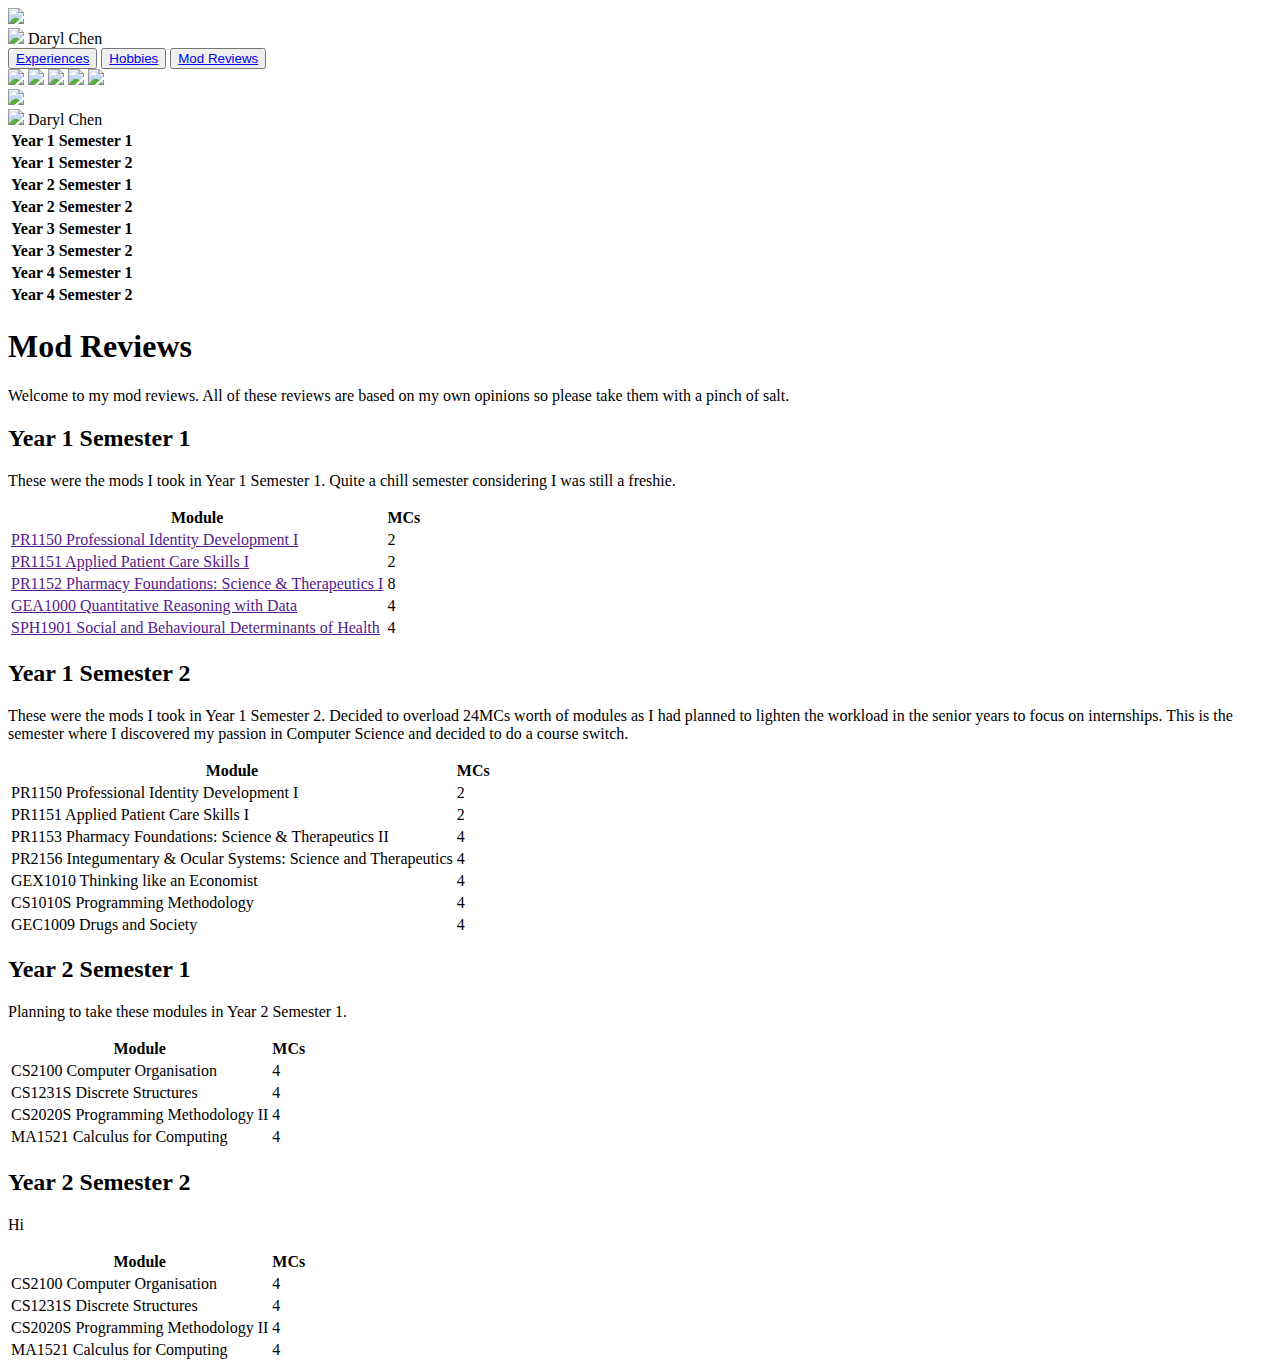
==== mod-reviews.html @ 51aede47 "add mod-reviews.html" ====
<!DOCtype html>
<html>
    <head>
        <title>Daryl Chen</title>
        <link rel="shortcut icon" type="image/jpg" href="https://i.natgeofe.com/n/548467d8-c5f1-4551-9f58-6817a8d2c45e/NationalGeographic_2572187_square.jpg">
        <link rel="stylesheet" type="text/css" href="style.css">
        <script src="app.js"></script>
        <link rel="preconnect" href="https://fonts.googleapis.com">
        <link rel="preconnect" href="https://fonts.gstatic.com" crossorigin>
        <link href="https://fonts.googleapis.com/css2?family=Roboto&display=swap" rel="stylesheet">
    </head>
    <body>
        <div id="nav-bar">
            <div id="menu">
                <img id="menu-icon-white" src="icon/menu-icon-white.jpg" onclick="openSidebar()">
            </div>
            <div id="profile">
                <a href="index.html"><img id="profile-pic" src="profile-pic.jpg"></a>
                <long id="profile-name">Daryl Chen</long>
            </div>
            <div id="links">
                <button><a href="index.html#experiences">Experiences</a></button>
                <button><a href="index.html#hobbies">Hobbies</a></button>
                <button><a href="mod-reviews.html">Mod Reviews</a></button>
            </div>
            <div id="social-media">
                <a href="https://www.instagram.com/darylchen46/" target="_blank"><img class="social-media-icon" src="icon/instagram-icon.webp"></a>
                <a href="https://www.facebook.com/darylchen46/" target="_blank"><img class="social-media-icon" src="icon/facebook-icon.webp"></a>
                <a href="https://github.com/darylchen46/" target="_blank"><img class="social-media-icon" src="icon/github-icon.png"></a>
                <a href="https://www.linkedin.com/in/darylchen46/" target="_blank"><img class="social-media-icon" src="icon/linkedin-icon.png"></a>
                <a href="mailto: darylchen46@gmail.com"><img class="social-media-icon" src="icon/email-icon.png"></a>
            </div>
        </div>
        <div id="sidebar">
            <div id="sidebar-top">
                <img id="menu-icon-black" src="icon/menu-icon-white.jpg" onclick="closeSidebar()">
                <div id="profile">
                    <a href="index.html"><img id="profile-pic" src="profile-pic.jpg"></a>
                    <long id="profile-name">Daryl Chen</long>
                </div>
            </div>
            <div id="module-nav">
                <table>
                    <tr><th><a onclick="y1s1()">Year 1 Semester 1</a></th></tr>
                    <tr><th><a onclick="y1s2()">Year 1 Semester 2</a></th></tr>
                    <tr><th><a onclick="y2s1()">Year 2 Semester 1</a></th></tr>
                    <tr><th><a onclick="y2s2()">Year 2 Semester 2</a></th></tr>
                    <tr><th><a onclick="y3s1()">Year 3 Semester 1</a></th></tr>
                    <tr><th><a onclick="y3s2()">Year 3 Semester 2</a></th></tr>
                    <tr><th><a onclick="y4s1()">Year 4 Semester 1</a></th></tr>
                    <tr><th><a onclick="y4s1()">Year 4 Semester 2</a></th></tr>
                </table>
            </div>
        </div>
        <div id="contents">
            <h1>Mod Reviews</h1>
            <p>Welcome to my mod reviews. All of these reviews are based on my own opinions so please take them with a pinch of salt.</p>
            <section id="y1s1">
                <h2>Year 1 Semester 1</h2>
                <p>These were the mods I took in Year 1 Semester 1. Quite a chill semester considering I was still a freshie.</p>
                <table class="modules">
                    <tr>
                        <th>Module</th>
                        <th>MCs</th>
                    </tr>
                    <tr>
                        <td><a href="">PR1150 Professional Identity Development I</a></td>
                        <td>2</td>
                    </tr>
                    <tr>
                        <td><a href="">PR1151 Applied Patient Care Skills I</a></td>
                        <td>2</td>
                    </tr>
                    <tr>
                        <td><a href="">PR1152 Pharmacy Foundations: Science & Therapeutics I</a></td>
                        <td>8</td>
                    </tr>
                    <tr>
                        <td><a href="">GEA1000 Quantitative Reasoning with Data</a></td>
                        <td>4</td>
                    </tr>
                    <tr>
                        <td><a href="">SPH1901 Social and Behavioural Determinants of Health</a></td>
                        <td>4</td>
                    </tr>
                </table>
            </section>
            <section id="y1s2">
                <h2>Year 1 Semester 2</h2>
                <p>These were the mods I took in Year 1 Semester 2. Decided to overload 24MCs worth of modules as I had planned to lighten the workload in the senior years to focus on internships. This is the semester where I discovered my passion in Computer Science and decided to do a course switch.</p>
                <table class="modules">
                    <tr>
                        <th>Module</th>
                        <th>MCs</th>
                    </tr>
                    <tr>
                        <td>PR1150 Professional Identity Development I</td>
                        <td>2</td>
                    </tr>
                    <tr>
                        <td>PR1151 Applied Patient Care Skills I</td>
                        <td>2</td>
                    </tr>
                    <tr>
                        <td>PR1153 Pharmacy Foundations: Science & Therapeutics II</td>
                        <td>4</td>
                    </tr>
                    <tr>
                        <td>PR2156 Integumentary & Ocular Systems: Science and Therapeutics</td>
                        <td>4</td>
                    </tr>
                    <tr>
                        <td>GEX1010 Thinking like an Economist</td>
                        <td>4</td>
                    </tr>
                    <tr>
                        <td>CS1010S Programming Methodology</td>
                        <td>4</td>
                    </tr>
                    <tr>
                        <td>GEC1009 Drugs and Society</td>
                        <td>4</td>
                    </tr>               
                </table>
            </section>
            <section id="y2s1">
                <h2>Year 2 Semester 1</h2>
                <p>Planning to take these modules in Year 2 Semester 1.</p>
                <table class="modules">
                    <tr>
                        <th>Module</th>
                        <th>MCs</th>
                    </tr>
                    <tr>
                        <td>CS2100 Computer Organisation</td>
                        <td>4</td>
                    </tr>
                    <tr>
                        <td>CS1231S Discrete Structures</td>
                        <td>4</td>
                    </tr>
                    <tr>
                        <td>CS2020S Programming Methodology II</td>
                        <td>4</td>
                    </tr>
                    <tr>
                        <td>MA1521 Calculus for Computing</td>
                        <td>4</td>
                    </tr>
                </table>
            </section>
            <section id="y2s2">
            <h2>Year 2 Semester 2</h2>
            <p>Hi</p>
            <table class="modules">
                <tr>
                    <th>Module</th>
                    <th>MCs</th>
                </tr>
                <tr>
                    <td>CS2100 Computer Organisation</td>
                    <td>4</td>
                </tr>
                <tr>
                    <td>CS1231S Discrete Structures</td>
                    <td>4</td>
                </tr>
                <tr>
                    <td>CS2020S Programming Methodology II</td>
                    <td>4</td>
                </tr>
                <tr>
                    <td>MA1521 Calculus for Computing</td>
                    <td>4</td>
                </tr>
            </table>
            </section>
        </div>
    </body>
</html>
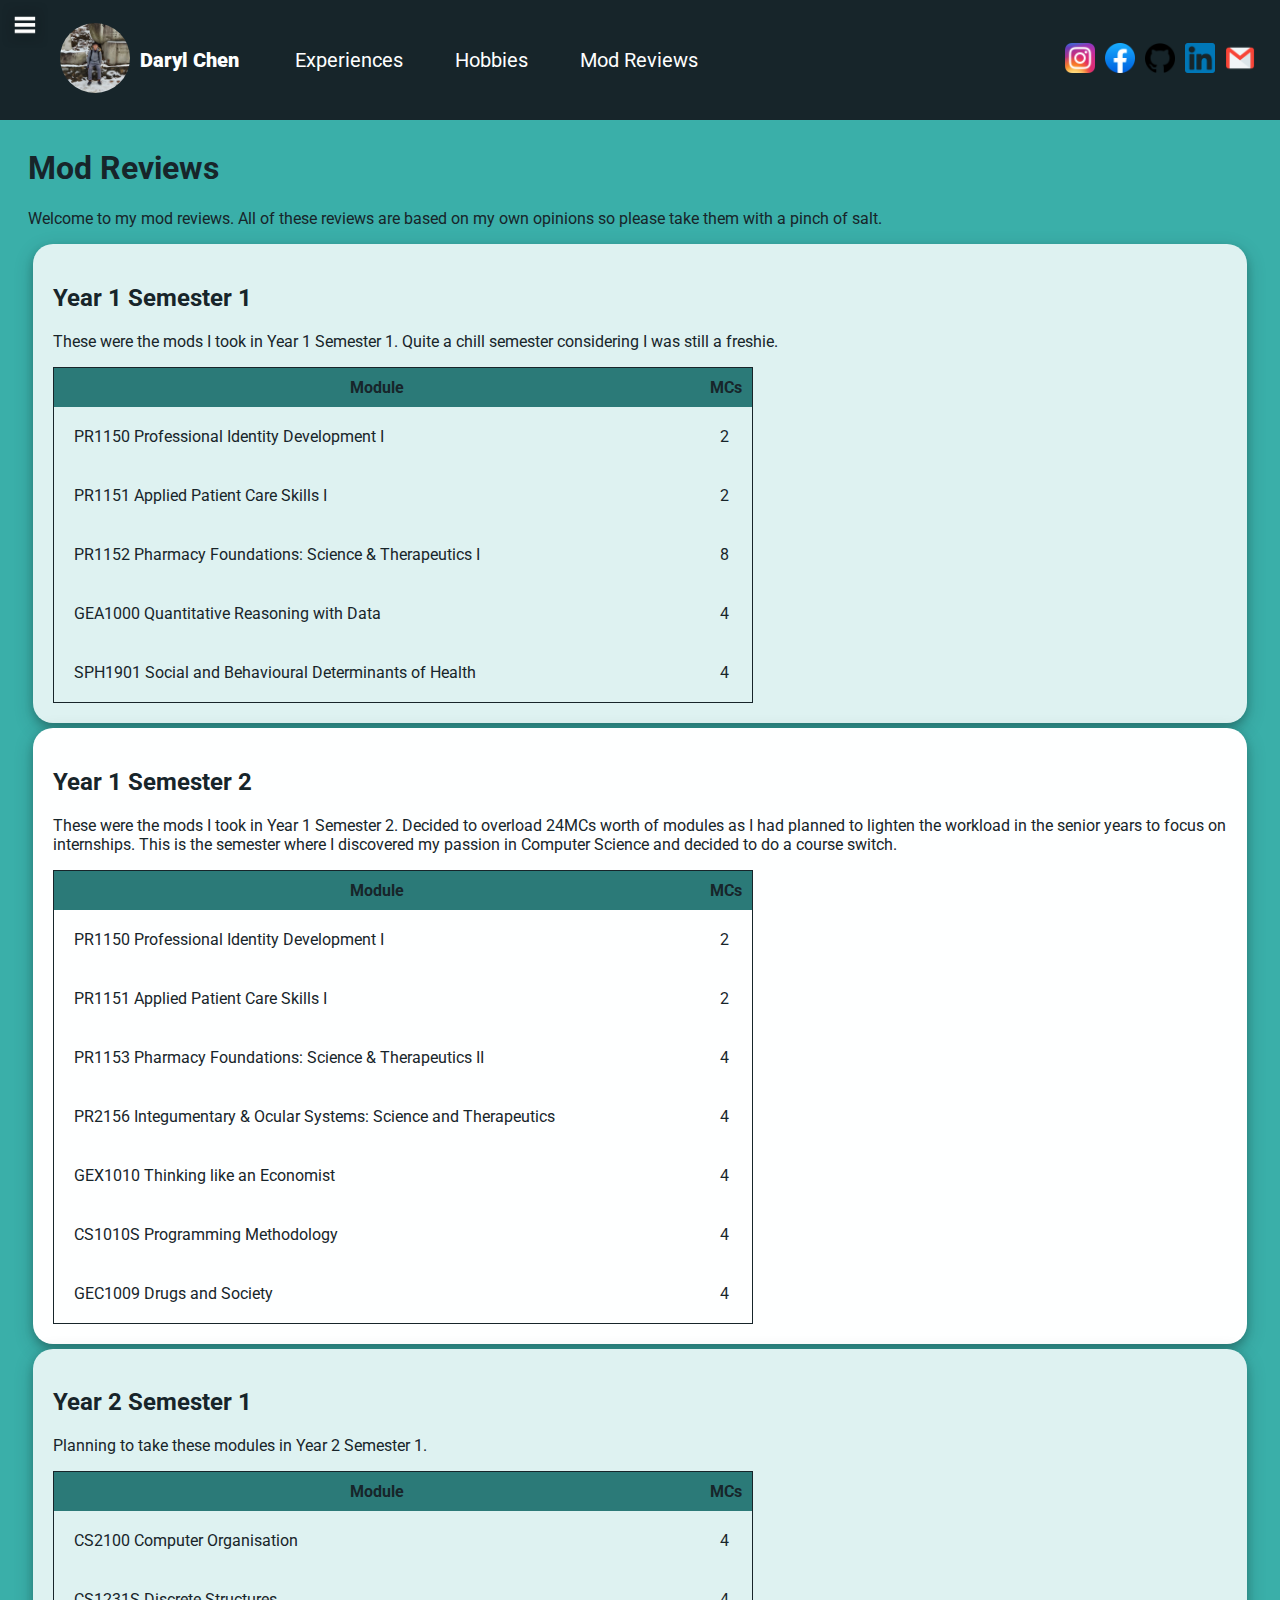
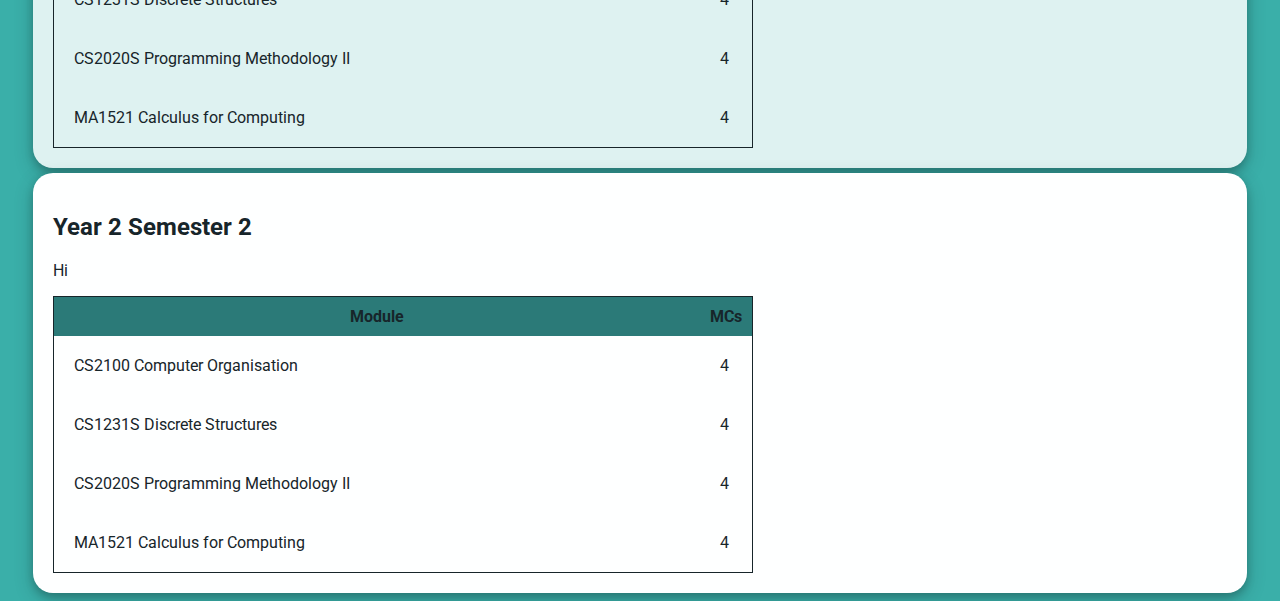
==== commit 627161f2: "Update mod-reviews.html" ====
--- a/mod-reviews.html
+++ b/mod-reviews.html
@@ -15,13 +15,13 @@
                 <img id="menu-icon-white" src="icon/menu-icon-white.jpg" onclick="openSidebar()">
             </div>
             <div id="profile">
-                <a href="index.html"><img id="profile-pic" src="profile-pic.jpg"></a>
+                <a href="https://darylchen46.github.io/"><img id="profile-pic" src="profile-pic.jpg"></a>
                 <long id="profile-name">Daryl Chen</long>
             </div>
             <div id="links">
                 <button><a href="index.html#experiences">Experiences</a></button>
                 <button><a href="index.html#hobbies">Hobbies</a></button>
-                <button><a href="mod-reviews.html">Mod Reviews</a></button>
+                <button><a href="https://darylchen46.github.io/mod-reviews">Mod Reviews</a></button>
             </div>
             <div id="social-media">
                 <a href="https://www.instagram.com/darylchen46/" target="_blank"><img class="social-media-icon" src="icon/instagram-icon.webp"></a>
@@ -35,7 +35,7 @@
             <div id="sidebar-top">
                 <img id="menu-icon-black" src="icon/menu-icon-white.jpg" onclick="closeSidebar()">
                 <div id="profile">
-                    <a href="index.html"><img id="profile-pic" src="profile-pic.jpg"></a>
+                    <a href="https://darylchen46.github.io/"><img id="profile-pic" src="profile-pic.jpg"></a>
                     <long id="profile-name">Daryl Chen</long>
                 </div>
             </div>
--- a/style.css
+++ b/style.css
@@ -0,0 +1,261 @@
+html
+{
+    scroll-behavior: smooth;
+}
+
+body
+{
+    padding-top: 120px;
+    font-family: roboto;
+    background-color: #3AAFA9;
+    color: #17252A;
+}
+
+#nav-bar
+{
+    background-color: #17252A;
+    position: fixed;
+    top: 0;
+    left: 0;
+    right: 0;
+    display: flex;
+    align-items: center;
+    height: 120px;
+}
+
+#menu
+{
+    height: 120px;
+}
+
+#menu-icon-white
+{
+    height: 50px;
+}
+
+#menu-icon-white:hover
+{
+   cursor: pointer;
+}
+
+#profile
+{
+    margin: 10px;
+    display: flex;
+    align-items: center;
+}
+
+#profile-pic
+{
+    height: 70px;
+    border-radius: 50px;
+}
+
+#profile-name
+{
+    margin-left: 10px;
+    font-size: 20px;
+    font-weight: 1000;
+    color: #FEFFFF;
+}
+
+#links
+{
+    margin-left: 20px;
+    display: flex;
+    flex: 1;
+}
+
+#links button
+{
+    margin-left: 20px;
+    margin-right: 20px;
+    background-color: #17252A;
+    border: none;
+    font-family: roboto;
+    font-size: 20px;
+    color: #FEFFFF;
+}
+
+#links button:hover
+{
+    text-decoration: underline;
+    cursor: pointer;
+}
+
+#links a
+{
+    text-decoration: none;
+    color: #FEFFFF;
+}
+
+#social-media
+{
+    margin-right: 20px;
+    display: flex;
+}
+
+#social-media button
+{
+    margin-left: 20px;
+    margin-right: 20px;
+    border: none;
+}
+
+#social-media img
+{
+    margin-left: 5px;
+    margin-right: 5px;
+    height: 30px;
+}
+
+#sidebar
+{
+    position: fixed;
+    top: 0;
+    bottom: 0;
+    width: 250px;
+    display: none;
+    background-color: #2B7A78;
+}
+
+#sidebar-top
+{
+    height: 120px;
+    display: flex;
+}
+
+#module-nav table
+{
+    width: 100%;
+}
+
+#module-nav th
+{
+    height: 60px;
+    width: 100%;
+    font-weight: 400;
+    border-bottom: 2px solid #17252A;
+}
+
+#module-nav a
+{
+    text-decoration: none;
+    color: #FEFFFF;
+}
+
+#module-nav a:hover
+{
+    cursor: pointer;
+}
+
+#menu-icon-black
+{
+    height: 50px;
+}
+
+#menu-icon-black:hover
+{
+   cursor: pointer;
+}
+
+#intro,
+#experiences,
+#hobbies
+{
+    padding-top: 120px;
+    padding-left: 150px;
+    padding-right: 150px;
+}
+
+#intro
+{
+    height: 800px;
+}
+
+#intro h1
+{
+    font-size: 50px;
+}
+
+#intro p
+{
+    font-size: 20px;
+}
+
+#experiences
+{
+    height: 800px;
+}
+
+#experiences h2
+{
+    font-size: 30px;
+}
+
+#hobbies
+{
+    height: 800px;
+}
+
+#hobbies h2
+{
+    font-size: 30px;
+}
+
+#contents
+{
+    padding-left: 20px;
+    padding-right: 20px;
+}
+
+.modules
+{
+    width: 700px;
+    border: 1px solid #17252A;
+    border-collapse: collapse;
+}
+
+.modules a
+{
+    text-decoration: none;
+    color: #17252A;
+}
+
+.modules a:hover
+{
+    text-decoration: underline;
+}
+
+.modules th
+{
+    width: 100%;
+    padding: 10px;
+    background-color: #2B7A78;
+    color: #17252A;
+}
+
+.modules td
+{
+    padding: 20px;
+}
+
+#y1s1,
+#y2s1
+{
+    margin: 5px;
+    padding: 20px;
+    background-color: #DEF2F1;
+    border-radius: 20px;
+    box-shadow: 0 4px 8px 0 rgba(0, 0, 0, 0.2), 0 6px 20px 0 rgba(0, 0, 0, 0.19);
+}
+
+#y1s2,
+#y2s2
+{
+    margin: 5px;
+    padding: 20px;
+    background-color: #FEFFFF;
+    border-radius: 20px;
+    box-shadow: 0 4px 8px 0 rgba(0, 0, 0, 0.2), 0 6px 20px 0 rgba(0, 0, 0, 0.19);
+}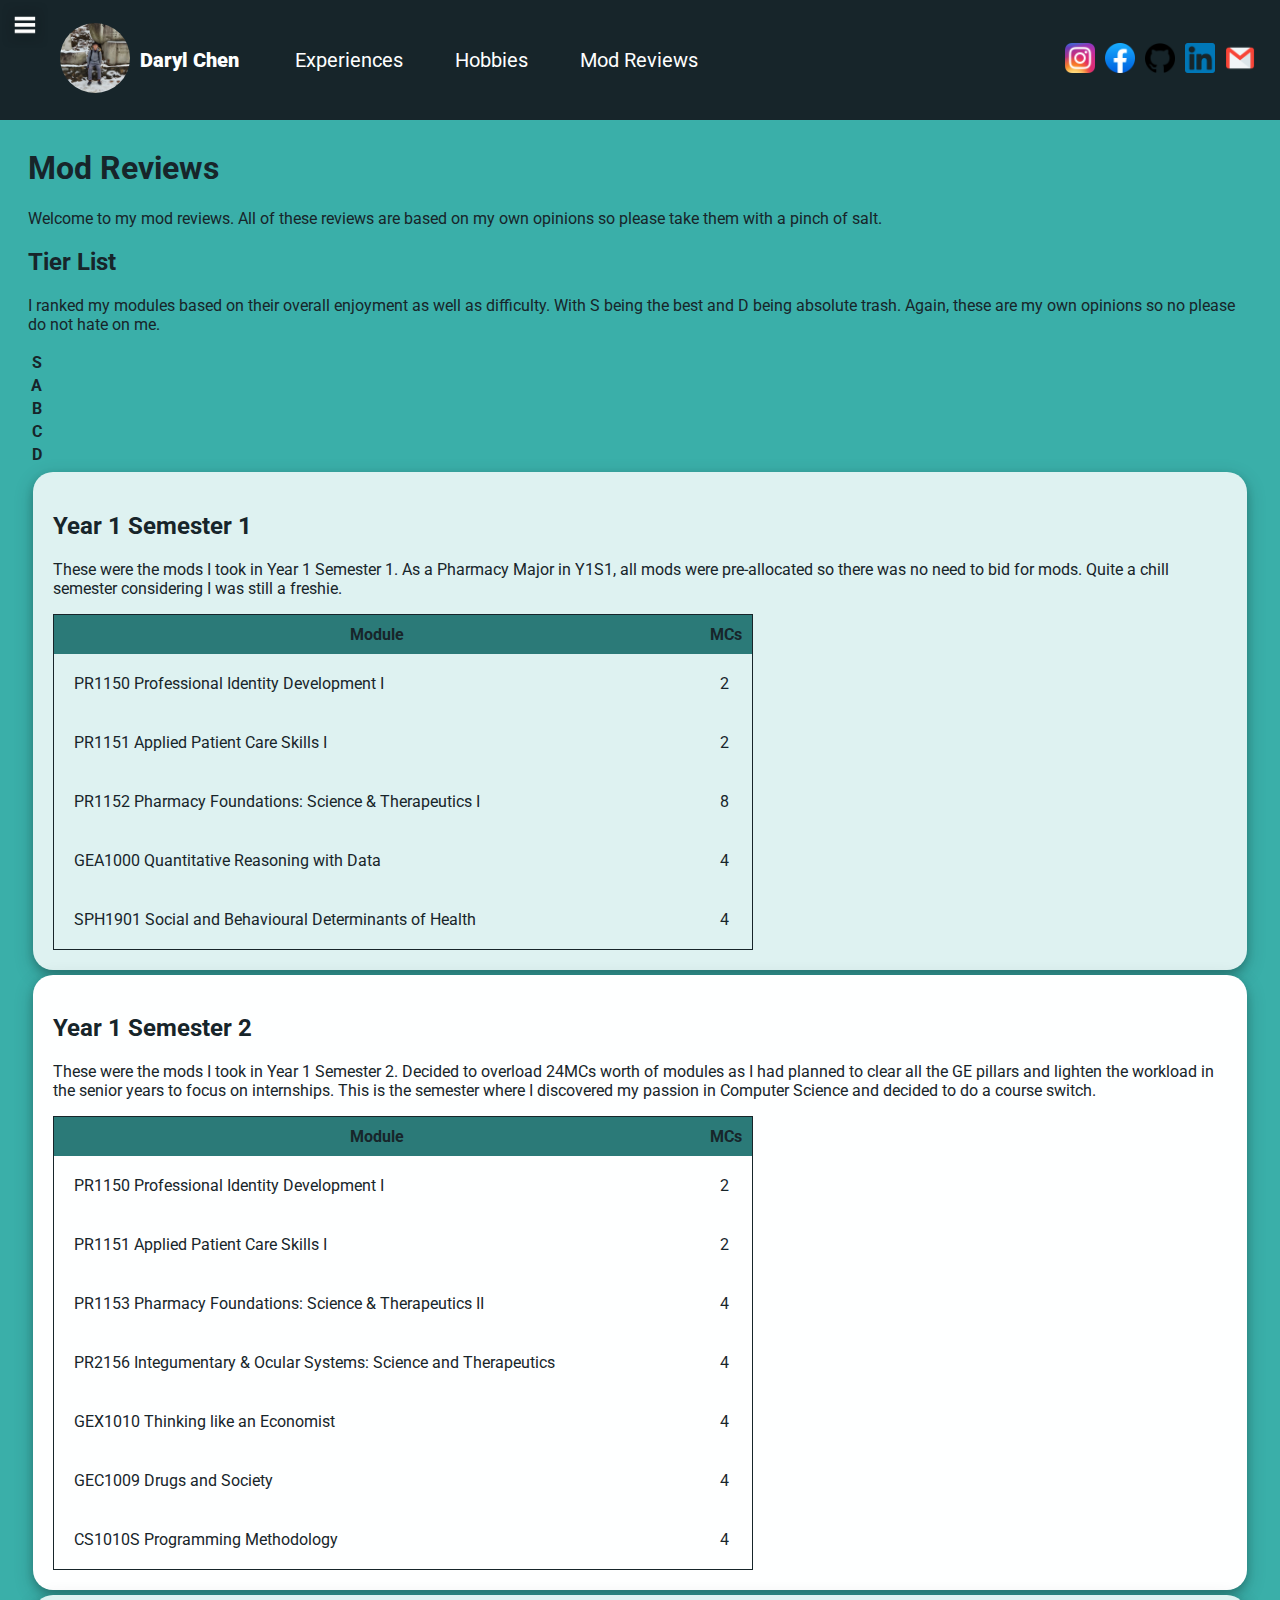
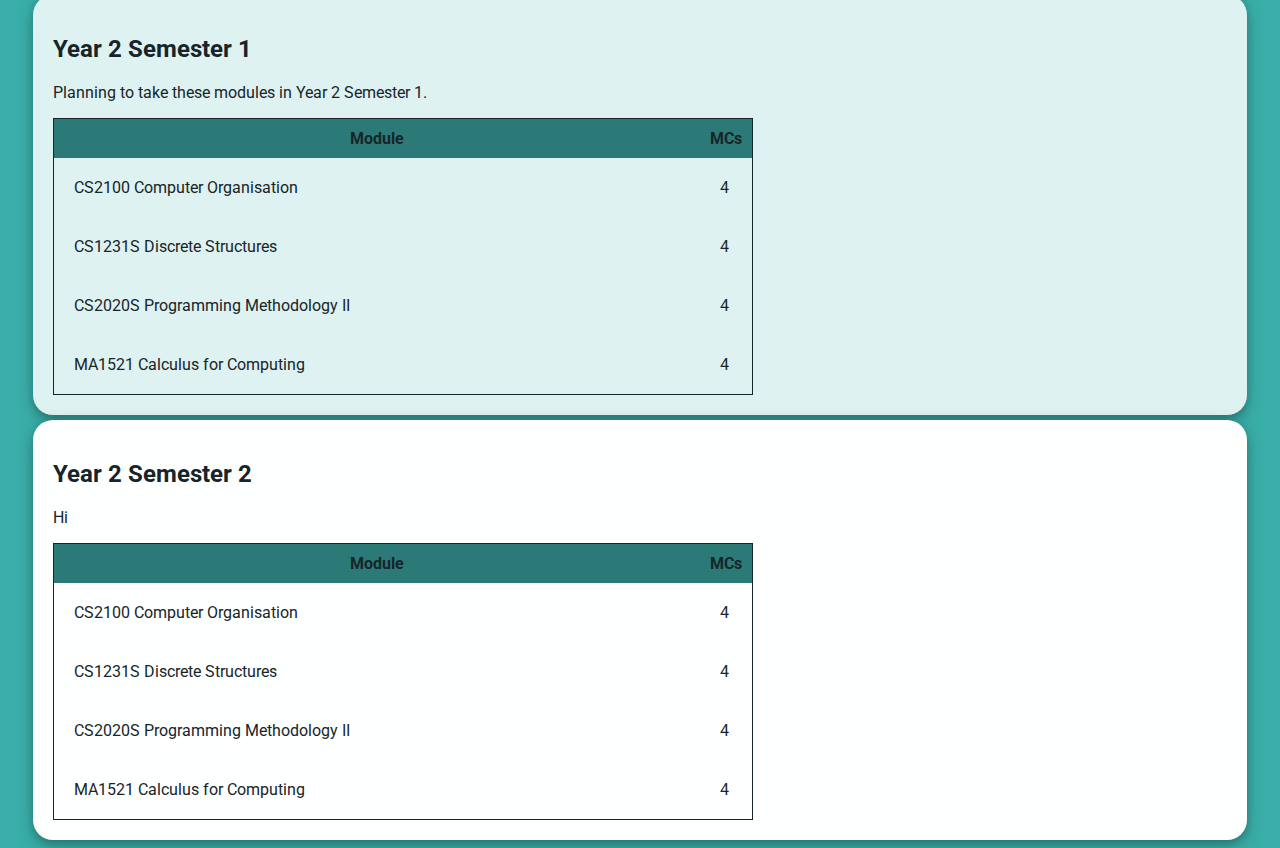
==== commit 866a148c: "update mod-reviews.html" ====
--- a/mod-reviews.html
+++ b/mod-reviews.html
@@ -15,13 +15,13 @@
                 <img id="menu-icon-white" src="icon/menu-icon-white.jpg" onclick="openSidebar()">
             </div>
             <div id="profile">
-                <a href="https://darylchen46.github.io/"><img id="profile-pic" src="profile-pic.jpg"></a>
+                <a href="index.html"><img id="profile-pic" src="profile-pic.jpg"></a>
                 <long id="profile-name">Daryl Chen</long>
             </div>
             <div id="links">
                 <button><a href="index.html#experiences">Experiences</a></button>
                 <button><a href="index.html#hobbies">Hobbies</a></button>
-                <button><a href="https://darylchen46.github.io/mod-reviews">Mod Reviews</a></button>
+                <button><a href="mod-reviews.html">Mod Reviews</a></button>
             </div>
             <div id="social-media">
                 <a href="https://www.instagram.com/darylchen46/" target="_blank"><img class="social-media-icon" src="icon/instagram-icon.webp"></a>
@@ -31,99 +31,111 @@
                 <a href="mailto: darylchen46@gmail.com"><img class="social-media-icon" src="icon/email-icon.png"></a>
             </div>
         </div>
+        <div id="sidebar-block" onclick="closeSidebar()"></div>
         <div id="sidebar">
             <div id="sidebar-top">
                 <img id="menu-icon-black" src="icon/menu-icon-white.jpg" onclick="closeSidebar()">
                 <div id="profile">
-                    <a href="https://darylchen46.github.io/"><img id="profile-pic" src="profile-pic.jpg"></a>
+                    <a href="index.html"><img id="profile-pic" src="profile-pic.jpg"></a>
                     <long id="profile-name">Daryl Chen</long>
                 </div>
             </div>
             <div id="module-nav">
                 <table>
-                    <tr><th><a onclick="y1s1()">Year 1 Semester 1</a></th></tr>
-                    <tr><th><a onclick="y1s2()">Year 1 Semester 2</a></th></tr>
-                    <tr><th><a onclick="y2s1()">Year 2 Semester 1</a></th></tr>
-                    <tr><th><a onclick="y2s2()">Year 2 Semester 2</a></th></tr>
-                    <tr><th><a onclick="y3s1()">Year 3 Semester 1</a></th></tr>
-                    <tr><th><a onclick="y3s2()">Year 3 Semester 2</a></th></tr>
-                    <tr><th><a onclick="y4s1()">Year 4 Semester 1</a></th></tr>
-                    <tr><th><a onclick="y4s1()">Year 4 Semester 2</a></th></tr>
+                    <tr onclick="y1s1()"><th>Year 1 Semester 1</th></tr>
+                    <tr onclick="y1s2()"><th>Year 1 Semester 2</th></tr>
+                    <tr onclick="y2s1()"><th>Year 2 Semester 1</th></tr>
+                    <tr onclick="y2s2()"><th>Year 2 Semester 2</th></tr>
+                    <tr onclick="y3s1()"><th>Year 3 Semester 1</th></tr>
+                    <tr onclick="y3s2()"><th>Year 3 Semester 2</th></tr>
+                    <tr onclick="y4s1()"><th>Year 4 Semester 1</th></tr>
+                    <tr onclick="y4s2()"><th>Year 4 Semester 2</th></tr>
                 </table>
             </div>
         </div>
         <div id="contents">
             <h1>Mod Reviews</h1>
             <p>Welcome to my mod reviews. All of these reviews are based on my own opinions so please take them with a pinch of salt.</p>
-            <section id="y1s1">
+            <section id="tier-list">
+                <h2>Tier List</h2>
+                <p>I ranked my modules based on their overall enjoyment as well as difficulty. With S being the best and D being absolute trash. Again, these are my own opinions so no please do not hate on me.</p>
+                <table class="tier-table">
+                    <tr class="s"><th>S</th></tr>
+                    <tr class="a"><th>A</th></tr>
+                    <tr class="b"><th>B</th></tr>
+                    <tr class="c"><th>C</th></tr>
+                    <tr class="d"><th>D</th></tr>
+                </table>
+            </section>
+            <section id="y1s1" class="bubbles-dark">
                 <h2>Year 1 Semester 1</h2>
-                <p>These were the mods I took in Year 1 Semester 1. Quite a chill semester considering I was still a freshie.</p>
+                <p>These were the mods I took in Year 1 Semester 1. As a Pharmacy Major in Y1S1, all mods were pre-allocated so there was no need to bid for mods. Quite a chill semester considering I was still a freshie.</p>
                 <table class="modules">
                     <tr>
                         <th>Module</th>
                         <th>MCs</th>
                     </tr>
                     <tr>
-                        <td><a href="">PR1150 Professional Identity Development I</a></td>
+                        <td><a href="y1s1.html#pr1150">PR1150 Professional Identity Development I</a></td>
                         <td>2</td>
                     </tr>
                     <tr>
-                        <td><a href="">PR1151 Applied Patient Care Skills I</a></td>
+                        <td><a href="y1s1.html#pr1151">PR1151 Applied Patient Care Skills I</a></td>
                         <td>2</td>
                     </tr>
                     <tr>
-                        <td><a href="">PR1152 Pharmacy Foundations: Science & Therapeutics I</a></td>
+                        <td><a href="y1s1.html#pr1152">PR1152 Pharmacy Foundations: Science & Therapeutics I</a></td>
                         <td>8</td>
                     </tr>
                     <tr>
-                        <td><a href="">GEA1000 Quantitative Reasoning with Data</a></td>
+                        <td><a href="y1s1.html#gea1000">GEA1000 Quantitative Reasoning with Data</a></td>
                         <td>4</td>
                     </tr>
                     <tr>
-                        <td><a href="">SPH1901 Social and Behavioural Determinants of Health</a></td>
+                        <td><a href="y1s1.html#sph1901">SPH1901 Social and Behavioural Determinants of Health</a></td>
                         <td>4</td>
                     </tr>
                 </table>
             </section>
-            <section id="y1s2">
+            <section id="y1s2" class="bubbles-light">
                 <h2>Year 1 Semester 2</h2>
-                <p>These were the mods I took in Year 1 Semester 2. Decided to overload 24MCs worth of modules as I had planned to lighten the workload in the senior years to focus on internships. This is the semester where I discovered my passion in Computer Science and decided to do a course switch.</p>
+                <p>These were the mods I took in Year 1 Semester 2. Decided to overload 24MCs worth of modules as I had planned to clear all the GE pillars and lighten the workload in the senior years to focus on internships. This is the semester where I discovered my passion in Computer Science and decided to do a course switch.</p>
                 <table class="modules">
                     <tr>
                         <th>Module</th>
                         <th>MCs</th>
                     </tr>
                     <tr>
-                        <td>PR1150 Professional Identity Development I</td>
+                        <td><a href="y1s2.html#pr1150">PR1150 Professional Identity Development I</a></td>
                         <td>2</td>
                     </tr>
                     <tr>
-                        <td>PR1151 Applied Patient Care Skills I</td>
+                        <td><a href="y1s2.html#pr1151">PR1151 Applied Patient Care Skills I</a></td>
                         <td>2</td>
                     </tr>
                     <tr>
-                        <td>PR1153 Pharmacy Foundations: Science & Therapeutics II</td>
+                        <td><a href="y1s2.html#pr1153">PR1153 Pharmacy Foundations: Science & Therapeutics II</a></td>
                         <td>4</td>
                     </tr>
                     <tr>
-                        <td>PR2156 Integumentary & Ocular Systems: Science and Therapeutics</td>
+                        <td><a href="y1s2.html#pr2156">PR2156 Integumentary & Ocular Systems: Science and Therapeutics</a></td>
                         <td>4</td>
                     </tr>
                     <tr>
-                        <td>GEX1010 Thinking like an Economist</td>
+                        <td><a href="y1s2.html#gex1010">GEX1010 Thinking like an Economist</a></td>
                         <td>4</td>
                     </tr>
                     <tr>
-                        <td>CS1010S Programming Methodology</td>
+                        <td><a href="y1s2.html#gec1009">GEC1009 Drugs and Society</a></td>
                         <td>4</td>
                     </tr>
                     <tr>
-                        <td>GEC1009 Drugs and Society</td>
+                        <td><a href="y1s2.html#cs1010s">CS1010S Programming Methodology</a></td>
                         <td>4</td>
-                    </tr>               
+                    </tr>           
                 </table>
             </section>
-            <section id="y2s1">
+            <section id="y2s1" class="bubbles-dark">
                 <h2>Year 2 Semester 1</h2>
                 <p>Planning to take these modules in Year 2 Semester 1.</p>
                 <table class="modules">
@@ -149,7 +161,7 @@
                     </tr>
                 </table>
             </section>
-            <section id="y2s2">
+            <section id="y2s2" class="bubbles-light">
             <h2>Year 2 Semester 2</h2>
             <p>Hi</p>
             <table class="modules">
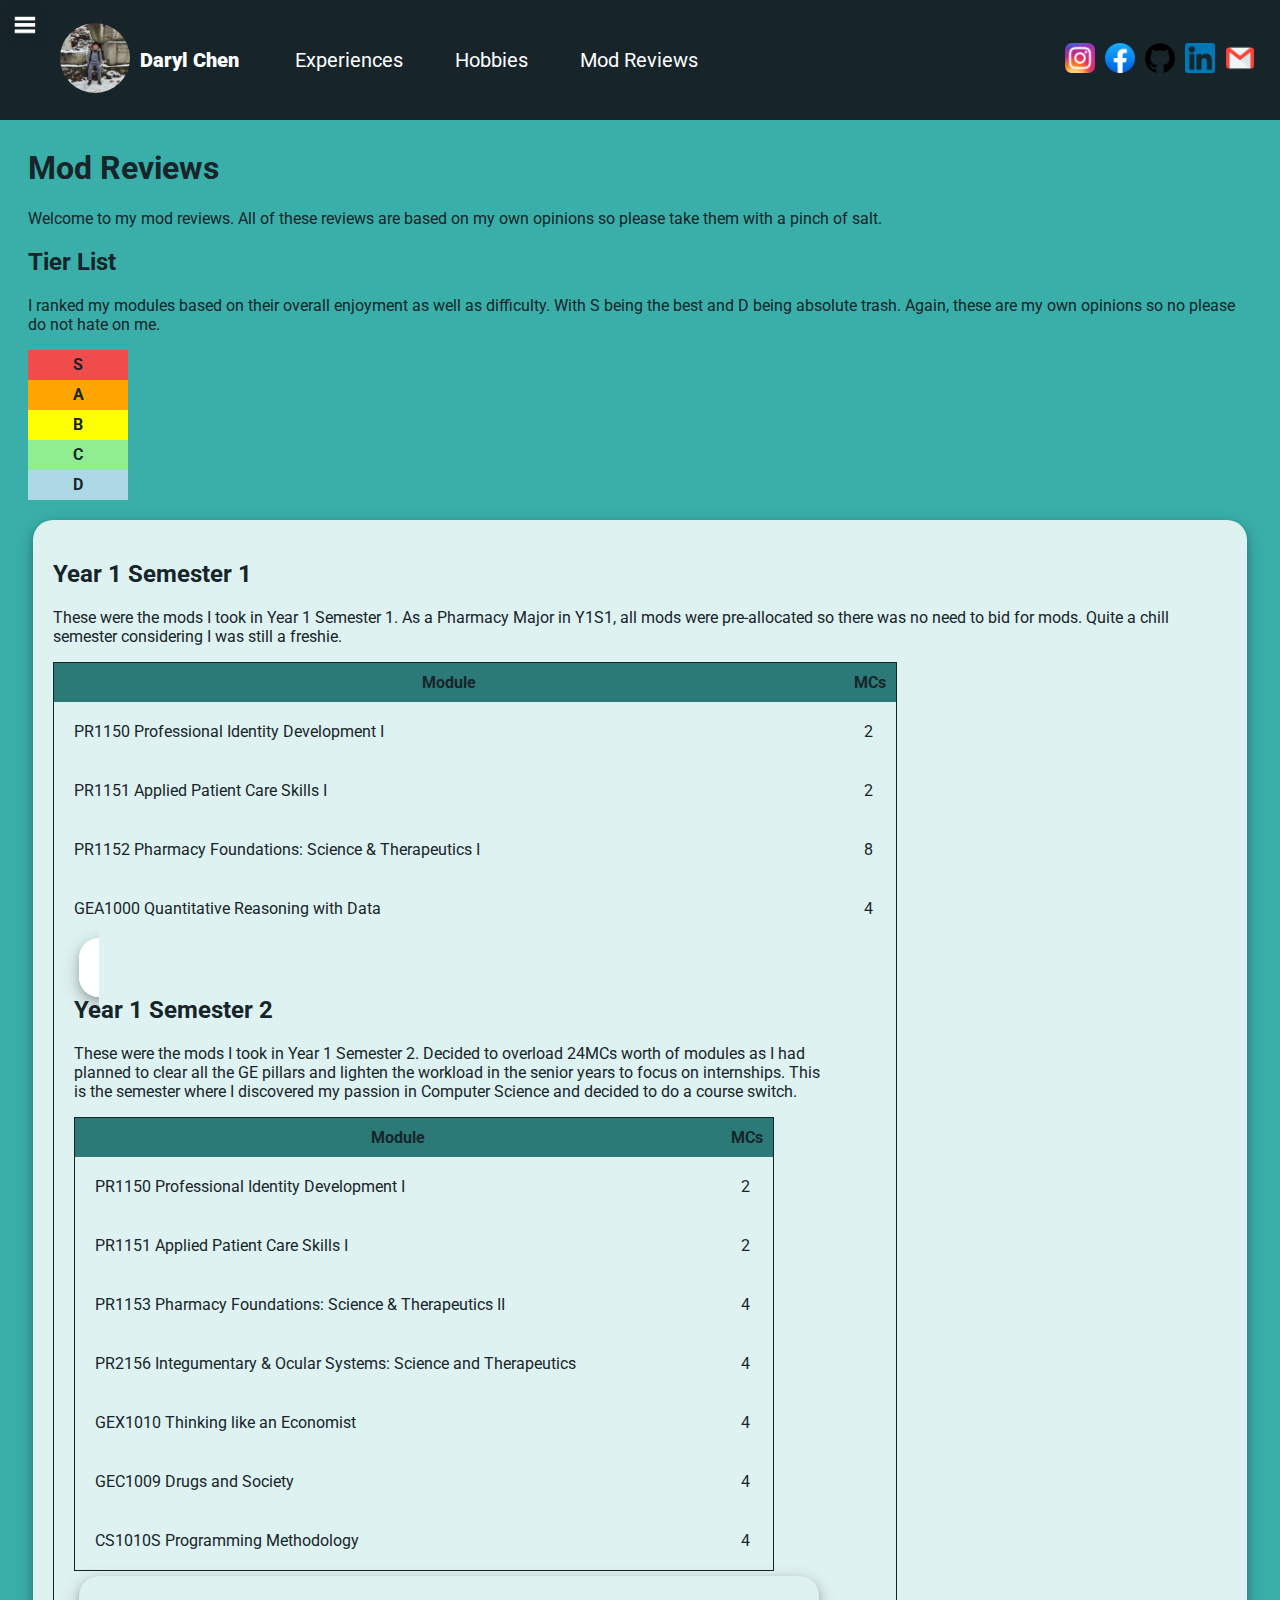
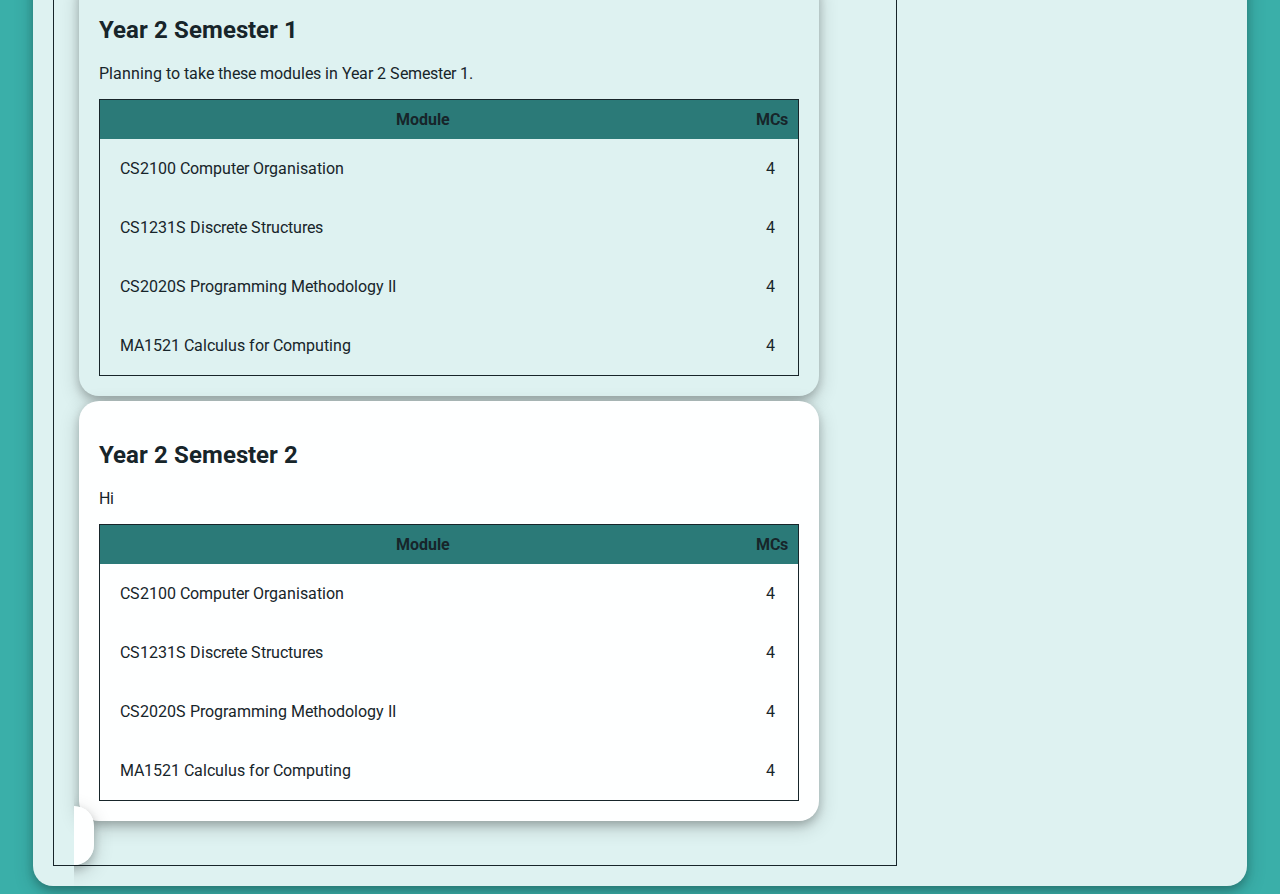
==== commit 0751957e: "Update mod-reviews.html" ====
--- a/mod-reviews.html
+++ b/mod-reviews.html
@@ -15,7 +15,7 @@
                 <img id="menu-icon-white" src="icon/menu-icon-white.jpg" onclick="openSidebar()">
             </div>
             <div id="profile">
-                <a href="index.html"><img id="profile-pic" src="profile-pic.jpg"></a>
+                <a href="https://darylchen46.github.io/"><img id="profile-pic" src="profile-pic.jpg"></a>
                 <long id="profile-name">Daryl Chen</long>
             </div>
             <div id="links">
@@ -36,7 +36,7 @@
             <div id="sidebar-top">
                 <img id="menu-icon-black" src="icon/menu-icon-white.jpg" onclick="closeSidebar()">
                 <div id="profile">
-                    <a href="index.html"><img id="profile-pic" src="profile-pic.jpg"></a>
+                    <a href="https://darylchen46.github.io/"><img id="profile-pic" src="profile-pic.jpg"></a>
                     <long id="profile-name">Daryl Chen</long>
                 </div>
             </div>
@@ -76,23 +76,23 @@
                         <th>MCs</th>
                     </tr>
                     <tr>
-                        <td><a href="y1s1.html#pr1150">PR1150 Professional Identity Development I</a></td>
+                        <td><a href="https://darylchen46.github.io/y1s1#pr1150">PR1150 Professional Identity Development I</a></td>
                         <td>2</td>
                     </tr>
                     <tr>
-                        <td><a href="y1s1.html#pr1151">PR1151 Applied Patient Care Skills I</a></td>
+                        <td><a href="https://darylchen46.github.io/y1s1#pr1151">PR1151 Applied Patient Care Skills I</a></td>
                         <td>2</td>
                     </tr>
                     <tr>
-                        <td><a href="y1s1.html#pr1152">PR1152 Pharmacy Foundations: Science & Therapeutics I</a></td>
+                        <td><a href=https://darylchen46.github.io/y1s1#pr1152">PR1152 Pharmacy Foundations: Science & Therapeutics I</a></td>
                         <td>8</td>
                     </tr>
                     <tr>
-                        <td><a href="y1s1.html#gea1000">GEA1000 Quantitative Reasoning with Data</a></td>
+                        <td><a href="https://darylchen46.github.io/y1s1#gea1000">GEA1000 Quantitative Reasoning with Data</a></td>
                         <td>4</td>
                     </tr>
                     <tr>
-                        <td><a href="y1s1.html#sph1901">SPH1901 Social and Behavioural Determinants of Health</a></td>
+                        <td><a href="https://darylchen46.github.io/y1s1#sph1901>SPH1901 Social and Behavioural Determinants of Health</a></td>
                         <td>4</td>
                     </tr>
                 </table>
--- a/style.css
+++ b/style.css
@@ -125,23 +125,50 @@
     display: flex;
 }
 
+#sidebar-block
+{
+    position: fixed;
+    top: 0;
+    bottom: 0;
+    left: 0;
+    right: 0;
+    background-color: black;
+    display: none;
+    opacity: 40%;
+}
+
 #module-nav table
 {
     width: 100%;
+    border-collapse: collapse;
+}
+
+#module-nav tr:hover
+{
+    background-color: #DEF2F1;
+    cursor: pointer;
+}
+
+#module-nav tr:hover th
+{
+    color: #17252A;
+    border-bottom: 2px solid #2B7A78;
 }
 
 #module-nav th
 {
+    color: #FEFFFF;
     height: 60px;
     width: 100%;
     font-weight: 400;
+    padding: 0;
     border-bottom: 2px solid #17252A;
 }
 
 #module-nav a
 {
     text-decoration: none;
-    color: #FEFFFF;
+    
 }
 
 #module-nav a:hover
@@ -207,6 +234,52 @@
 {
     padding-left: 20px;
     padding-right: 20px;
+}
+
+#tier-list
+{
+    margin-bottom: 20px;
+}
+
+.tier-table
+{
+    width: 100px;
+    border-collapse: collapse;
+}
+
+.tier-table tr
+{
+    height: 30px;
+}
+
+.s
+{
+    background-color: rgb(241, 76, 76);
+}
+
+.a
+{
+    background-color: orange;
+}
+
+.b
+{
+    background-color: rgb(255, 255, 3);
+}
+
+.c
+{
+    background-color: lightgreen;
+}
+
+.d
+{
+    background-color: lightblue;
+}
+
+.timetable
+{
+    width: 600px;
 }
 
 .modules
@@ -240,8 +313,7 @@
     padding: 20px;
 }
 
-#y1s1,
-#y2s1
+.bubbles-dark
 {
     margin: 5px;
     padding: 20px;
@@ -250,8 +322,7 @@
     box-shadow: 0 4px 8px 0 rgba(0, 0, 0, 0.2), 0 6px 20px 0 rgba(0, 0, 0, 0.19);
 }
 
-#y1s2,
-#y2s2
+.bubbles-light
 {
     margin: 5px;
     padding: 20px;
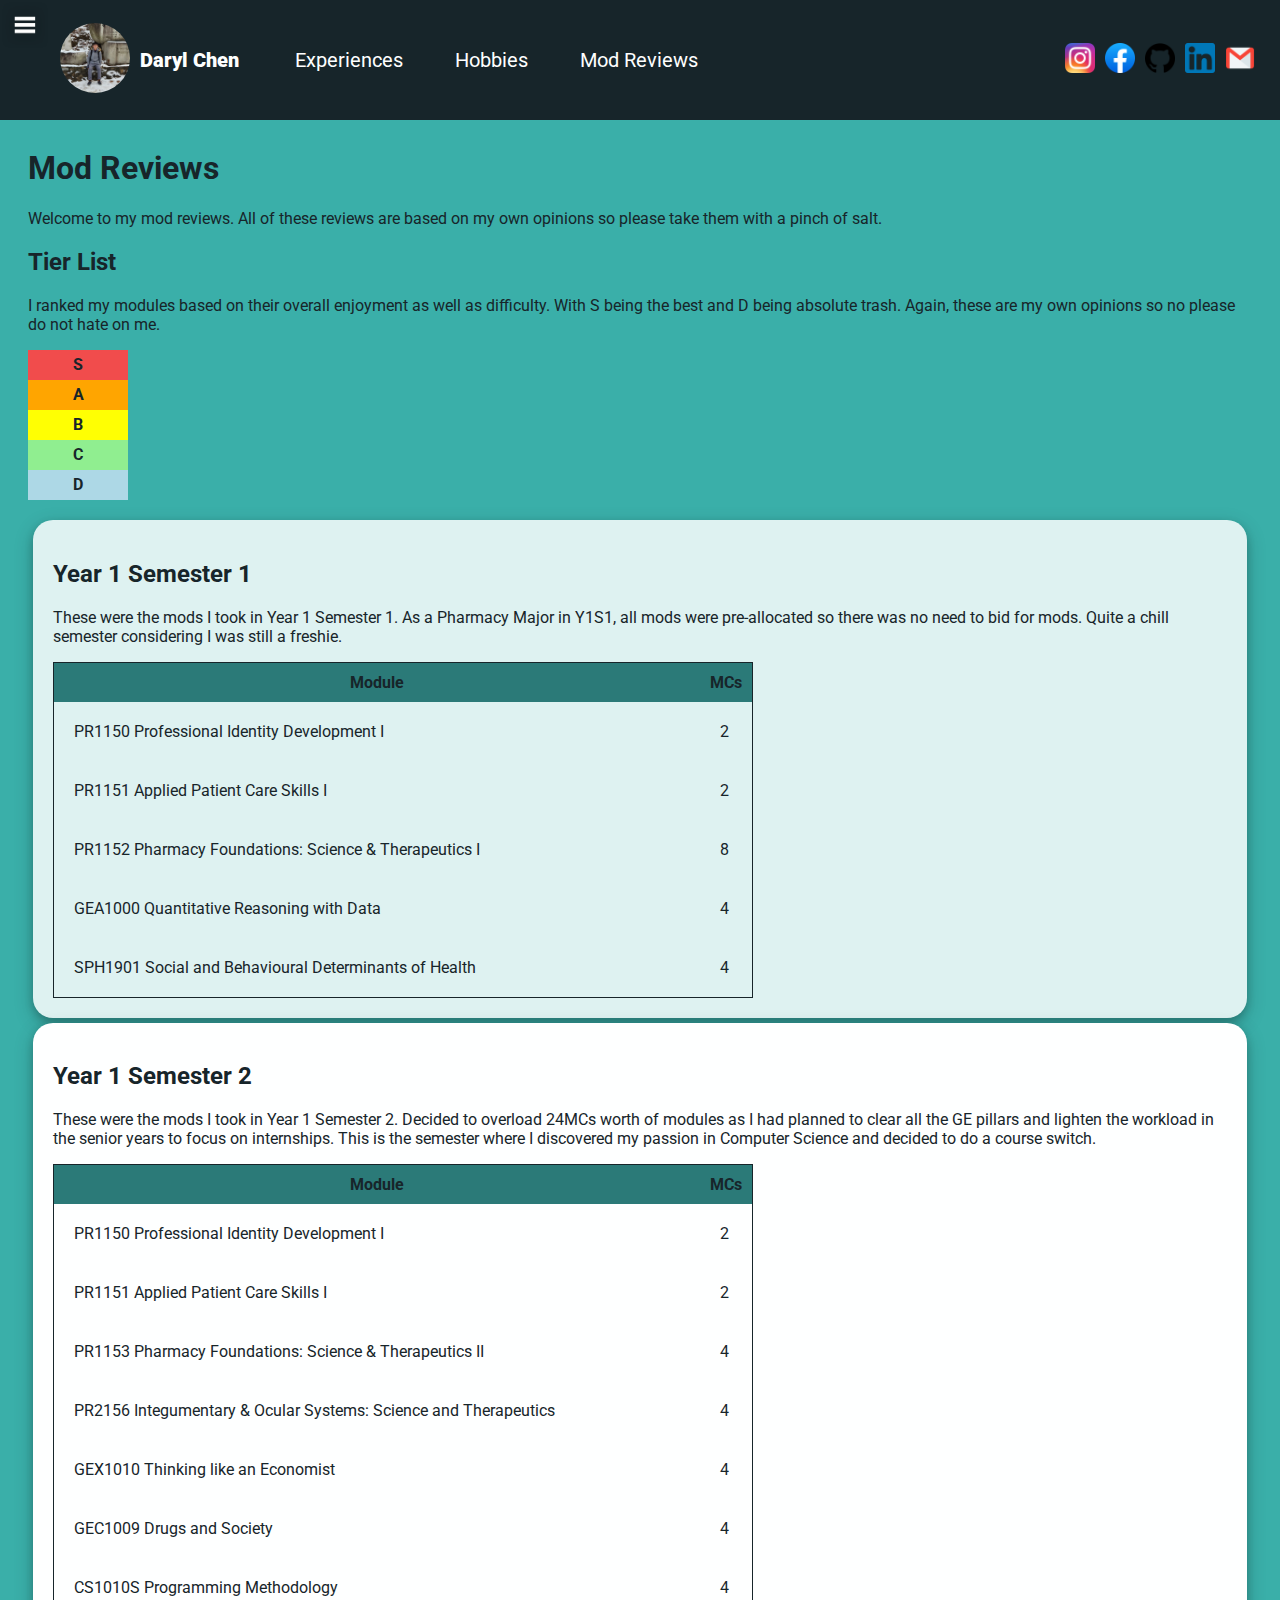
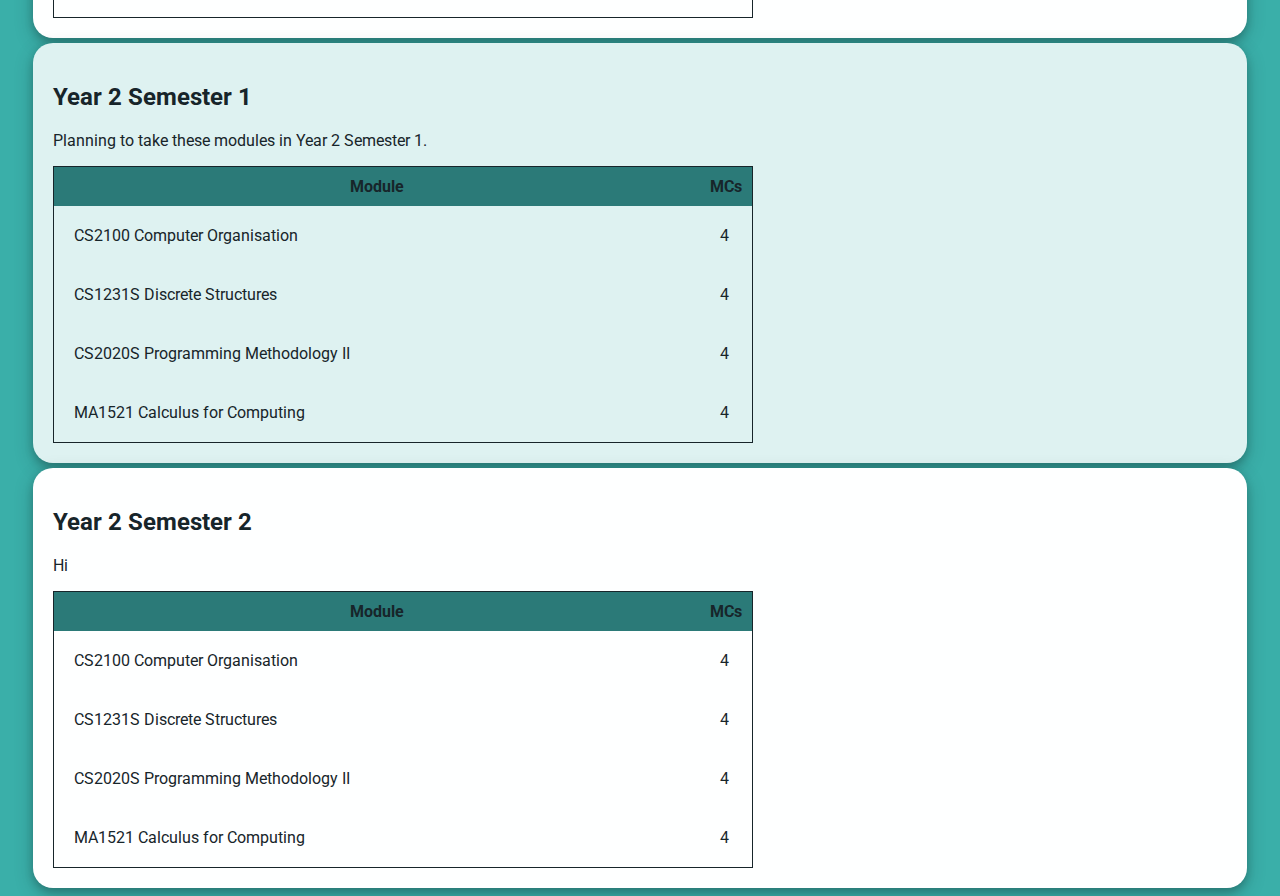
==== commit d3b3d805: "add all files" ====
--- a/mod-reviews.html
+++ b/mod-reviews.html
@@ -15,7 +15,7 @@
                 <img id="menu-icon-white" src="icon/menu-icon-white.jpg" onclick="openSidebar()">
             </div>
             <div id="profile">
-                <a href="https://darylchen46.github.io/"><img id="profile-pic" src="profile-pic.jpg"></a>
+                <a href="index.html"><img id="profile-pic" src="profile-pic.jpg"></a>
                 <long id="profile-name">Daryl Chen</long>
             </div>
             <div id="links">
@@ -36,7 +36,7 @@
             <div id="sidebar-top">
                 <img id="menu-icon-black" src="icon/menu-icon-white.jpg" onclick="closeSidebar()">
                 <div id="profile">
-                    <a href="https://darylchen46.github.io/"><img id="profile-pic" src="profile-pic.jpg"></a>
+                    <a href="index.html"><img id="profile-pic" src="profile-pic.jpg"></a>
                     <long id="profile-name">Daryl Chen</long>
                 </div>
             </div>
@@ -76,23 +76,23 @@
                         <th>MCs</th>
                     </tr>
                     <tr>
-                        <td><a href="https://darylchen46.github.io/y1s1#pr1150">PR1150 Professional Identity Development I</a></td>
+                        <td><a href="y1s1.html#pr1150">PR1150 Professional Identity Development I</a></td>
                         <td>2</td>
                     </tr>
                     <tr>
-                        <td><a href="https://darylchen46.github.io/y1s1#pr1151">PR1151 Applied Patient Care Skills I</a></td>
+                        <td><a href="y1s1.html#pr1151">PR1151 Applied Patient Care Skills I</a></td>
                         <td>2</td>
                     </tr>
                     <tr>
-                        <td><a href=https://darylchen46.github.io/y1s1#pr1152">PR1152 Pharmacy Foundations: Science & Therapeutics I</a></td>
+                        <td><a href="y1s1.html#pr1152">PR1152 Pharmacy Foundations: Science & Therapeutics I</a></td>
                         <td>8</td>
                     </tr>
                     <tr>
-                        <td><a href="https://darylchen46.github.io/y1s1#gea1000">GEA1000 Quantitative Reasoning with Data</a></td>
+                        <td><a href="y1s1.html#gea1000">GEA1000 Quantitative Reasoning with Data</a></td>
                         <td>4</td>
                     </tr>
                     <tr>
-                        <td><a href="https://darylchen46.github.io/y1s1#sph1901>SPH1901 Social and Behavioural Determinants of Health</a></td>
+                        <td><a href="y1s1.html#sph1901">SPH1901 Social and Behavioural Determinants of Health</a></td>
                         <td>4</td>
                     </tr>
                 </table>
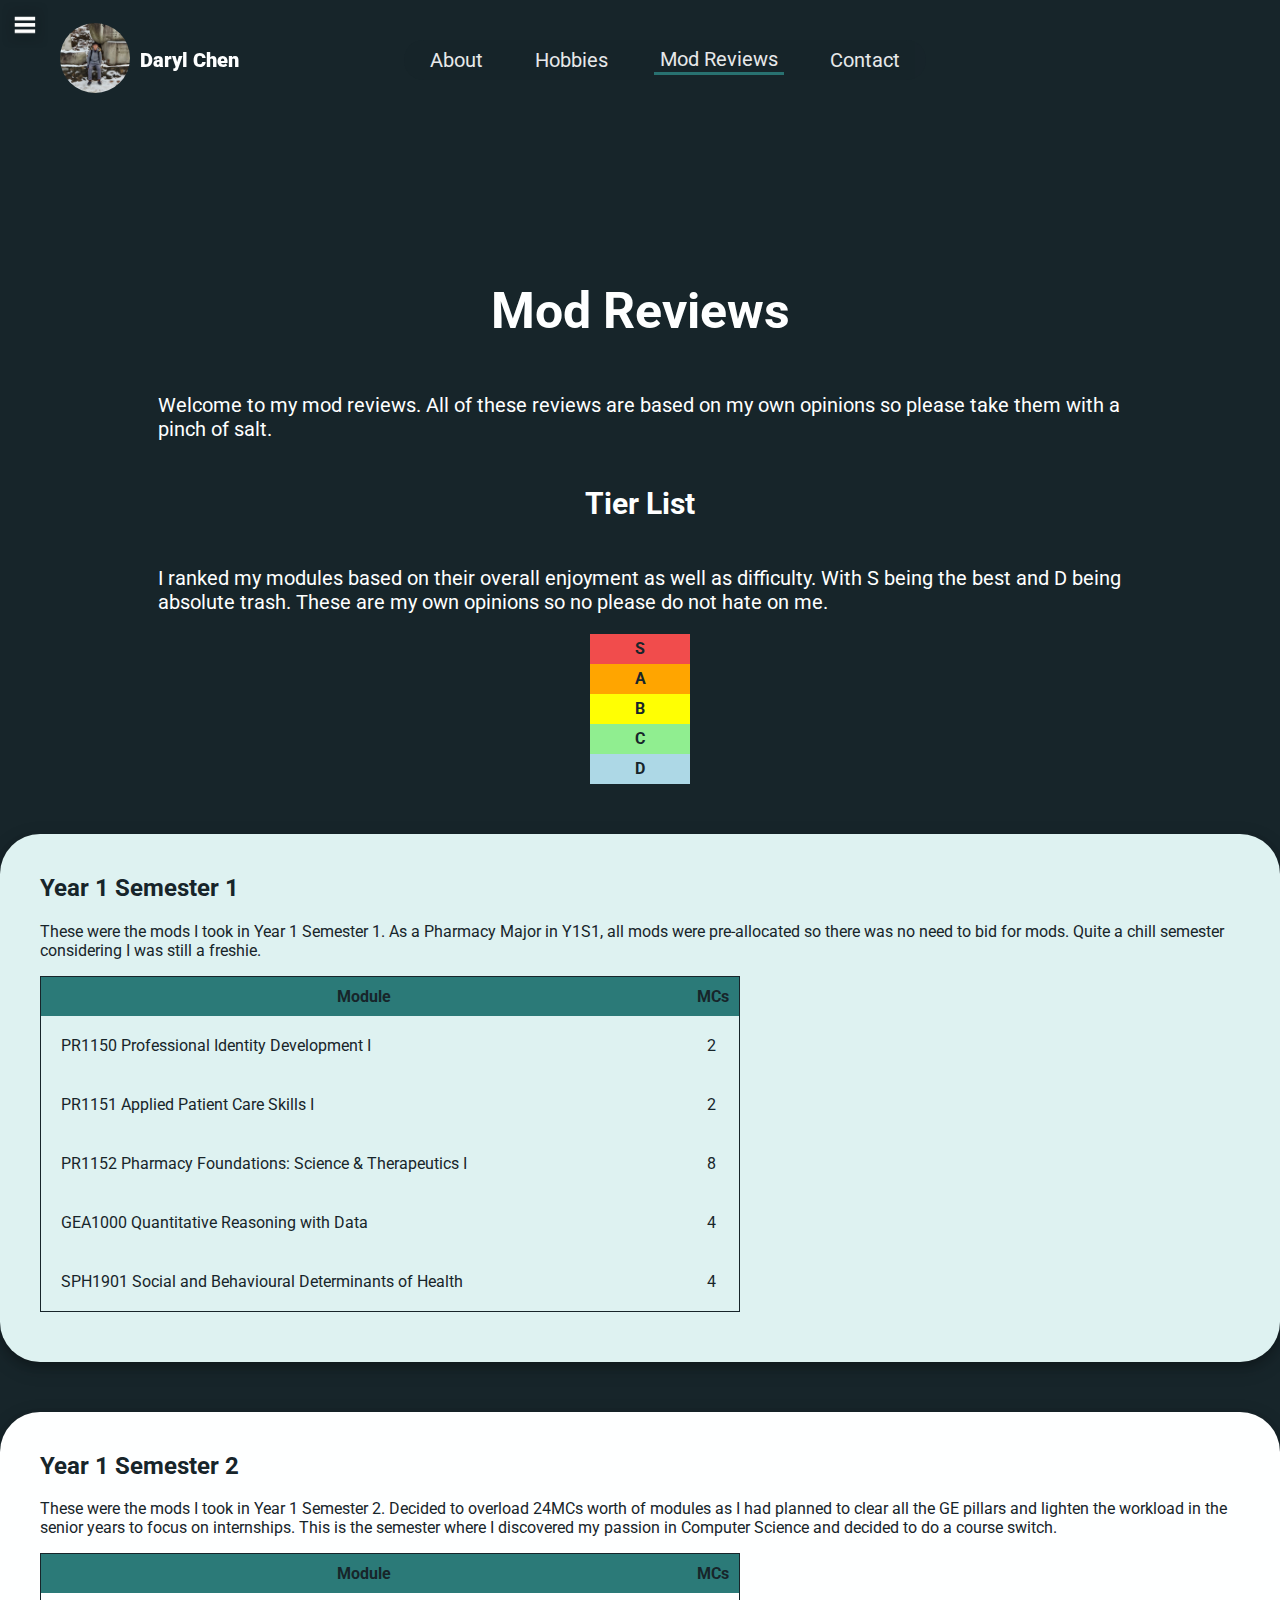
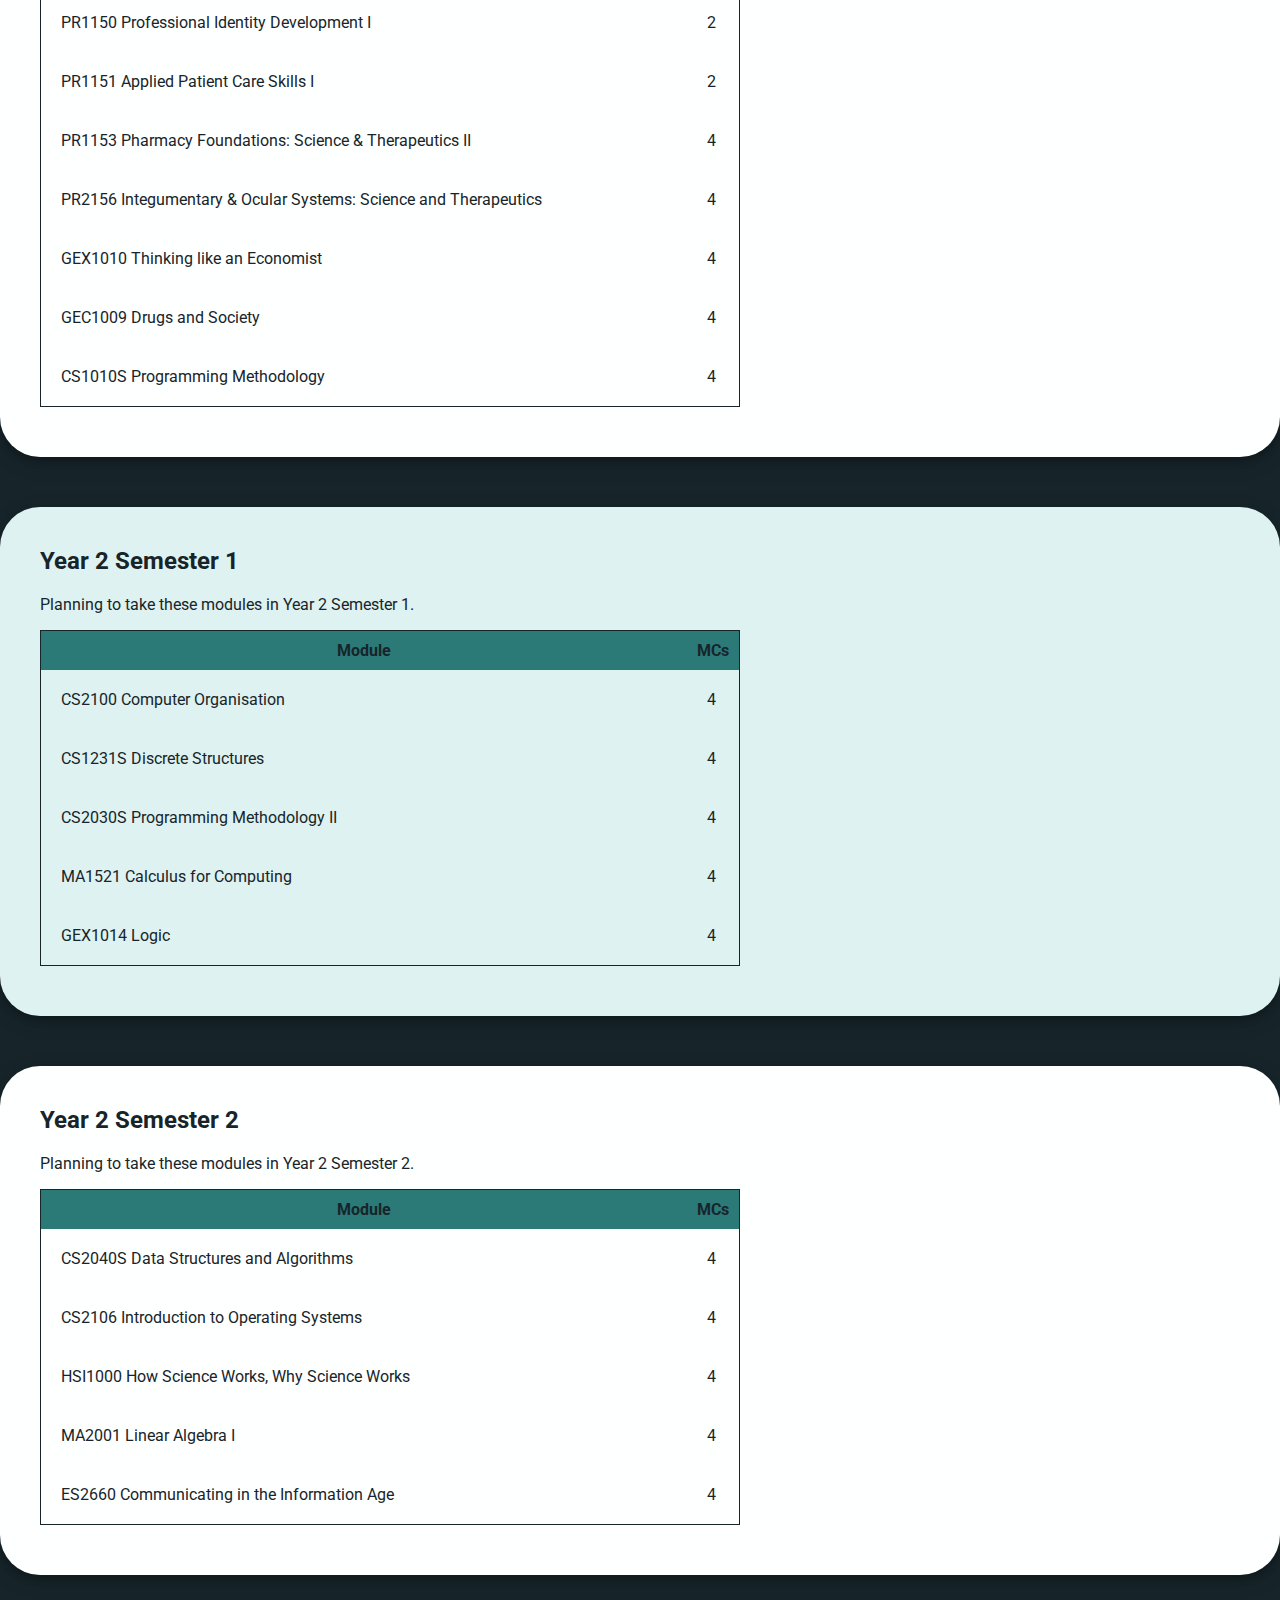
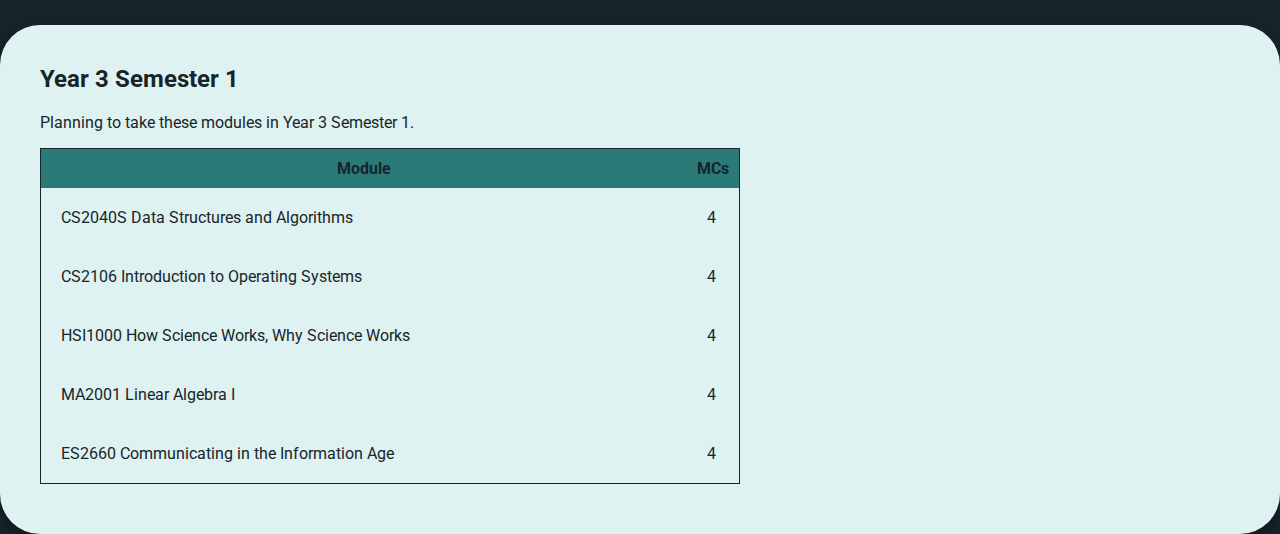
==== commit 7460637f: "revamp website" ====
--- a/mod-reviews.html
+++ b/mod-reviews.html
@@ -1,192 +1,237 @@
-<!DOCtype html>
-<html>
-    <head>
-        <title>Daryl Chen</title>
-        <link rel="shortcut icon" type="image/jpg" href="https://i.natgeofe.com/n/548467d8-c5f1-4551-9f58-6817a8d2c45e/NationalGeographic_2572187_square.jpg">
-        <link rel="stylesheet" type="text/css" href="style.css">
-        <script src="app.js"></script>
-        <link rel="preconnect" href="https://fonts.googleapis.com">
-        <link rel="preconnect" href="https://fonts.gstatic.com" crossorigin>
-        <link href="https://fonts.googleapis.com/css2?family=Roboto&display=swap" rel="stylesheet">
-    </head>
-    <body>
-        <div id="nav-bar">
-            <div id="menu">
-                <img id="menu-icon-white" src="icon/menu-icon-white.jpg" onclick="openSidebar()">
-            </div>
-            <div id="profile">
-                <a href="index.html"><img id="profile-pic" src="profile-pic.jpg"></a>
-                <long id="profile-name">Daryl Chen</long>
-            </div>
-            <div id="links">
-                <button><a href="index.html#experiences">Experiences</a></button>
-                <button><a href="index.html#hobbies">Hobbies</a></button>
-                <button><a href="mod-reviews.html">Mod Reviews</a></button>
-            </div>
-            <div id="social-media">
-                <a href="https://www.instagram.com/darylchen46/" target="_blank"><img class="social-media-icon" src="icon/instagram-icon.webp"></a>
-                <a href="https://www.facebook.com/darylchen46/" target="_blank"><img class="social-media-icon" src="icon/facebook-icon.webp"></a>
-                <a href="https://github.com/darylchen46/" target="_blank"><img class="social-media-icon" src="icon/github-icon.png"></a>
-                <a href="https://www.linkedin.com/in/darylchen46/" target="_blank"><img class="social-media-icon" src="icon/linkedin-icon.png"></a>
-                <a href="mailto: darylchen46@gmail.com"><img class="social-media-icon" src="icon/email-icon.png"></a>
-            </div>
-        </div>
-        <div id="sidebar-block" onclick="closeSidebar()"></div>
-        <div id="sidebar">
-            <div id="sidebar-top">
-                <img id="menu-icon-black" src="icon/menu-icon-white.jpg" onclick="closeSidebar()">
-                <div id="profile">
-                    <a href="index.html"><img id="profile-pic" src="profile-pic.jpg"></a>
-                    <long id="profile-name">Daryl Chen</long>
-                </div>
-            </div>
-            <div id="module-nav">
-                <table>
-                    <tr onclick="y1s1()"><th>Year 1 Semester 1</th></tr>
-                    <tr onclick="y1s2()"><th>Year 1 Semester 2</th></tr>
-                    <tr onclick="y2s1()"><th>Year 2 Semester 1</th></tr>
-                    <tr onclick="y2s2()"><th>Year 2 Semester 2</th></tr>
-                    <tr onclick="y3s1()"><th>Year 3 Semester 1</th></tr>
-                    <tr onclick="y3s2()"><th>Year 3 Semester 2</th></tr>
-                    <tr onclick="y4s1()"><th>Year 4 Semester 1</th></tr>
-                    <tr onclick="y4s2()"><th>Year 4 Semester 2</th></tr>
-                </table>
-            </div>
-        </div>
-        <div id="contents">
-            <h1>Mod Reviews</h1>
-            <p>Welcome to my mod reviews. All of these reviews are based on my own opinions so please take them with a pinch of salt.</p>
-            <section id="tier-list">
-                <h2>Tier List</h2>
-                <p>I ranked my modules based on their overall enjoyment as well as difficulty. With S being the best and D being absolute trash. Again, these are my own opinions so no please do not hate on me.</p>
-                <table class="tier-table">
-                    <tr class="s"><th>S</th></tr>
-                    <tr class="a"><th>A</th></tr>
-                    <tr class="b"><th>B</th></tr>
-                    <tr class="c"><th>C</th></tr>
-                    <tr class="d"><th>D</th></tr>
-                </table>
-            </section>
-            <section id="y1s1" class="bubbles-dark">
-                <h2>Year 1 Semester 1</h2>
-                <p>These were the mods I took in Year 1 Semester 1. As a Pharmacy Major in Y1S1, all mods were pre-allocated so there was no need to bid for mods. Quite a chill semester considering I was still a freshie.</p>
-                <table class="modules">
-                    <tr>
-                        <th>Module</th>
-                        <th>MCs</th>
-                    </tr>
-                    <tr>
-                        <td><a href="y1s1.html#pr1150">PR1150 Professional Identity Development I</a></td>
-                        <td>2</td>
-                    </tr>
-                    <tr>
-                        <td><a href="y1s1.html#pr1151">PR1151 Applied Patient Care Skills I</a></td>
-                        <td>2</td>
-                    </tr>
-                    <tr>
-                        <td><a href="y1s1.html#pr1152">PR1152 Pharmacy Foundations: Science & Therapeutics I</a></td>
-                        <td>8</td>
-                    </tr>
-                    <tr>
-                        <td><a href="y1s1.html#gea1000">GEA1000 Quantitative Reasoning with Data</a></td>
-                        <td>4</td>
-                    </tr>
-                    <tr>
-                        <td><a href="y1s1.html#sph1901">SPH1901 Social and Behavioural Determinants of Health</a></td>
-                        <td>4</td>
-                    </tr>
-                </table>
-            </section>
-            <section id="y1s2" class="bubbles-light">
-                <h2>Year 1 Semester 2</h2>
-                <p>These were the mods I took in Year 1 Semester 2. Decided to overload 24MCs worth of modules as I had planned to clear all the GE pillars and lighten the workload in the senior years to focus on internships. This is the semester where I discovered my passion in Computer Science and decided to do a course switch.</p>
-                <table class="modules">
-                    <tr>
-                        <th>Module</th>
-                        <th>MCs</th>
-                    </tr>
-                    <tr>
-                        <td><a href="y1s2.html#pr1150">PR1150 Professional Identity Development I</a></td>
-                        <td>2</td>
-                    </tr>
-                    <tr>
-                        <td><a href="y1s2.html#pr1151">PR1151 Applied Patient Care Skills I</a></td>
-                        <td>2</td>
-                    </tr>
-                    <tr>
-                        <td><a href="y1s2.html#pr1153">PR1153 Pharmacy Foundations: Science & Therapeutics II</a></td>
-                        <td>4</td>
-                    </tr>
-                    <tr>
-                        <td><a href="y1s2.html#pr2156">PR2156 Integumentary & Ocular Systems: Science and Therapeutics</a></td>
-                        <td>4</td>
-                    </tr>
-                    <tr>
-                        <td><a href="y1s2.html#gex1010">GEX1010 Thinking like an Economist</a></td>
-                        <td>4</td>
-                    </tr>
-                    <tr>
-                        <td><a href="y1s2.html#gec1009">GEC1009 Drugs and Society</a></td>
-                        <td>4</td>
-                    </tr>
-                    <tr>
-                        <td><a href="y1s2.html#cs1010s">CS1010S Programming Methodology</a></td>
-                        <td>4</td>
-                    </tr>           
-                </table>
-            </section>
-            <section id="y2s1" class="bubbles-dark">
-                <h2>Year 2 Semester 1</h2>
-                <p>Planning to take these modules in Year 2 Semester 1.</p>
-                <table class="modules">
-                    <tr>
-                        <th>Module</th>
-                        <th>MCs</th>
-                    </tr>
-                    <tr>
-                        <td>CS2100 Computer Organisation</td>
-                        <td>4</td>
-                    </tr>
-                    <tr>
-                        <td>CS1231S Discrete Structures</td>
-                        <td>4</td>
-                    </tr>
-                    <tr>
-                        <td>CS2020S Programming Methodology II</td>
-                        <td>4</td>
-                    </tr>
-                    <tr>
-                        <td>MA1521 Calculus for Computing</td>
-                        <td>4</td>
-                    </tr>
-                </table>
-            </section>
-            <section id="y2s2" class="bubbles-light">
-            <h2>Year 2 Semester 2</h2>
-            <p>Hi</p>
-            <table class="modules">
-                <tr>
-                    <th>Module</th>
-                    <th>MCs</th>
-                </tr>
-                <tr>
-                    <td>CS2100 Computer Organisation</td>
-                    <td>4</td>
-                </tr>
-                <tr>
-                    <td>CS1231S Discrete Structures</td>
-                    <td>4</td>
-                </tr>
-                <tr>
-                    <td>CS2020S Programming Methodology II</td>
-                    <td>4</td>
-                </tr>
-                <tr>
-                    <td>MA1521 Calculus for Computing</td>
-                    <td>4</td>
-                </tr>
-            </table>
-            </section>
-        </div>
-    </body>
-</html>
+<!DOCtype html>
+<html>
+    <head>
+        <title>Daryl Chen</title>
+        <link rel="shortcut icon" type="image/jpg" href="https://i.natgeofe.com/n/548467d8-c5f1-4551-9f58-6817a8d2c45e/NationalGeographic_2572187_square.jpg">
+        <link rel="stylesheet" type="text/css" href="style.css">
+        <script src="app.js"></script>
+        <link rel="preconnect" href="https://fonts.googleapis.com">
+        <link rel="preconnect" href="https://fonts.gstatic.com" crossorigin>
+        <link href="https://fonts.googleapis.com/css2?family=Roboto&display=swap" rel="stylesheet">
+    </head>
+    <body>
+        <div id="nav-bar">
+            <div id="menu">
+                <img id="menu-icon-white" src="icon/menu-icon-white.jpg" onclick="openSidebar()">
+            </div>
+            <div id="profile">
+                <a href="index.html"><img id="profile-pic" src="profile-pic.jpg"></a>
+                <long id="profile-name">Daryl Chen</long>
+            </div>
+            <div id="links">
+                <div id="links-container">
+                    <button><a href="about.html">About</a></button>
+                    <button><a href="hobbies.html#hobbies">Hobbies</a></button>
+                    <button id="mod-reviews-active"><a href="mod-reviews.html#contents">Mod Reviews</a></button>
+                    <button><a href="contact.html#contact">Contact</a></button>
+                </div>
+            </div>
+        </div>
+        <div id="sidebar-block" onclick="closeSidebar()"></div>
+        <div id="sidebar">
+            <div id="sidebar-top">
+                <img id="menu-icon-black" src="icon/menu-icon-white.jpg" onclick="closeSidebar()">
+                <div id="profile">
+                    <a href="index.html"><img id="profile-pic" src="profile-pic.jpg"></a>
+                    <long id="profile-name">Daryl Chen</long>
+                </div>
+            </div>
+            <div id="module-nav">
+                <table>
+                    <tr onclick="y1s1()"><th>Year 1 Semester 1</th></tr>
+                    <tr onclick="y1s2()"><th>Year 1 Semester 2</th></tr>
+                    <tr onclick="y2s1()"><th>Year 2 Semester 1</th></tr>
+                    <tr onclick="y2s2()"><th>Year 2 Semester 2</th></tr>
+                    <tr onclick="y3s1()"><th>Year 3 Semester 1</th></tr>
+                    <tr onclick="y3s2()"><th>Year 3 Semester 2</th></tr>
+                    <tr onclick="y4s1()"><th>Year 4 Semester 1</th></tr>
+                    <tr onclick="y4s2()"><th>Year 4 Semester 2</th></tr>
+                </table>
+            </div>
+        </div>
+        <!-- End of navigation -->
+        <div id="contents">
+            <div id="mod-reviews-desc">
+                <h1>Mod Reviews</h1>
+                <p>Welcome to my mod reviews. All of these reviews are based on my own opinions so please take them with a pinch of salt.</p>
+                <h2>Tier List</h2>
+                <p>I ranked my modules based on their overall enjoyment as well as difficulty. With S being the best and D being absolute trash. These are my own opinions so no please do not hate on me.</p>   
+            </div>
+            <table class="tier-table">
+                <tr class="s"><th>S</th></tr>
+                <tr class="a"><th>A</th></tr>
+                <tr class="b"><th>B</th></tr>
+                <tr class="c"><th>C</th></tr>
+                <tr class="d"><th>D</th></tr>
+            </table>
+            <section id="y1s1" class="mod">
+                <div class="bubbles-dark">
+                    <h2><a href="y1s1.html#contents">Year 1 Semester 1</a></h2>
+                    <p>These were the mods I took in Year 1 Semester 1. As a Pharmacy Major in Y1S1, all mods were pre-allocated so there was no need to bid for mods. Quite a chill semester considering I was still a freshie.</p>
+                    <table class="modules">
+                        <tr>
+                            <th>Module</th>
+                            <th>MCs</th>
+                        </tr>
+                        <tr>
+                            <td><a href="y1s1.html#pr1150">PR1150 Professional Identity Development I</a></td>
+                            <td>2</td>
+                        </tr>
+                        <tr>
+                            <td><a href="y1s1.html#pr1151">PR1151 Applied Patient Care Skills I</a></td>
+                            <td>2</td>
+                        </tr>
+                        <tr>
+                            <td><a href="y1s1.html#pr1152">PR1152 Pharmacy Foundations: Science & Therapeutics I</a></td>
+                            <td>8</td>
+                        </tr>
+                        <tr>
+                            <td><a href="y1s1.html#gea1000">GEA1000 Quantitative Reasoning with Data</a></td>
+                            <td>4</td>
+                        </tr>
+                        <tr>
+                            <td><a href="y1s1.html#sph1901">SPH1901 Social and Behavioural Determinants of Health</a></td>
+                            <td>4</td>
+                        </tr>
+                    </table>
+                </div>
+            </section>
+            <section id="y1s2" class="mod">
+                <div class="bubbles-light">
+                    <h2><a href="y1s2.html#contents">Year 1 Semester 2</a></h2>
+                    <p>These were the mods I took in Year 1 Semester 2. Decided to overload 24MCs worth of modules as I had planned to clear all the GE pillars and lighten the workload in the senior years to focus on internships. This is the semester where I discovered my passion in Computer Science and decided to do a course switch.</p>
+                    <table class="modules">
+                        <tr>
+                            <th>Module</th>
+                            <th>MCs</th>
+                        </tr>
+                        <tr>
+                            <td><a href="y1s2.html#pr1150">PR1150 Professional Identity Development I</a></td>
+                            <td>2</td>
+                        </tr>
+                        <tr>
+                            <td><a href="y1s2.html#pr1151">PR1151 Applied Patient Care Skills I</a></td>
+                            <td>2</td>
+                        </tr>
+                        <tr>
+                            <td><a href="y1s2.html#pr1153">PR1153 Pharmacy Foundations: Science & Therapeutics II</a></td>
+                            <td>4</td>
+                        </tr>
+                        <tr>
+                            <td><a href="y1s2.html#pr2156">PR2156 Integumentary & Ocular Systems: Science and Therapeutics</a></td>
+                            <td>4</td>
+                        </tr>
+                        <tr>
+                            <td><a href="y1s2.html#gex1010">GEX1010 Thinking like an Economist</a></td>
+                            <td>4</td>
+                        </tr>
+                        <tr>
+                            <td><a href="y1s2.html#gec1009">GEC1009 Drugs and Society</a></td>
+                            <td>4</td>
+                        </tr>
+                        <tr>
+                            <td><a href="y1s2.html#cs1010s">CS1010S Programming Methodology</a></td>
+                            <td>4</td>
+                        </tr>           
+                    </table>
+                </div>
+            </section>
+            <section id="y2s1" class="mod">
+                <div class="bubbles-dark">
+                    <h2>Year 2 Semester 1</h2>
+                    <p>Planning to take these modules in Year 2 Semester 1.</p>
+                    <table class="modules">
+                        <tr>
+                            <th>Module</th>
+                            <th>MCs</th>
+                        </tr>
+                        <tr>
+                            <td>CS2100 Computer Organisation</td>
+                            <td>4</td>
+                        </tr>
+                        <tr>
+                            <td>CS1231S Discrete Structures</td>
+                            <td>4</td>
+                        </tr>
+                        <tr>
+                            <td>CS2030S Programming Methodology II</td>
+                            <td>4</td>
+                        </tr>
+                        <tr>
+                            <td>MA1521 Calculus for Computing</td>
+                            <td>4</td>
+                        </tr>
+                        <tr>
+                            <td>GEX1014 Logic</td>
+                            <td>4</td>
+                        </tr>
+                    </table>
+                </div>
+            </section>
+            <section id="y2s2" class="mod">
+                <div class="bubbles-light">
+                    <h2>Year 2 Semester 2</h2>
+                    <p>Planning to take these modules in Year 2 Semester 2.</p>
+                    <table class="modules">
+                        <tr>
+                            <th>Module</th>
+                            <th>MCs</th>
+                        </tr>
+                        <tr>
+                            <td>CS2040S Data Structures and Algorithms</td>
+                            <td>4</td>
+                        </tr>
+                        <tr>
+                            <td>CS2106 Introduction to Operating Systems</td>
+                            <td>4</td>
+                        </tr>
+                        <tr>
+                            <td>HSI1000 How Science Works, Why Science Works</td>
+                            <td>4</td>
+                        </tr>
+                        <tr>
+                            <td>MA2001 Linear Algebra I</td>
+                            <td>4</td>
+                        </tr>
+                        <tr>
+                            <td>ES2660 Communicating in the Information Age</td>
+                            <td>4</td>
+                        </tr>
+                    </table>
+                </div>
+            </section>
+            <section id="y3s1" class="mod">
+                <div class="bubbles-dark">
+                    <h2>Year 3 Semester 1</h2>
+                    <p>Planning to take these modules in Year 3 Semester 1.</p>
+                    <table class="modules">
+                        <tr>
+                            <th>Module</th>
+                            <th>MCs</th>
+                        </tr>
+                        <tr>
+                            <td>CS2040S Data Structures and Algorithms</td>
+                            <td>4</td>
+                        </tr>
+                        <tr>
+                            <td>CS2106 Introduction to Operating Systems</td>
+                            <td>4</td>
+                        </tr>
+                        <tr>
+                            <td>HSI1000 How Science Works, Why Science Works</td>
+                            <td>4</td>
+                        </tr>
+                        <tr>
+                            <td>MA2001 Linear Algebra I</td>
+                            <td>4</td>
+                        </tr>
+                        <tr>
+                            <td>ES2660 Communicating in the Information Age</td>
+                            <td>4</td>
+                        </tr>
+                    </table>
+                </div>
+            </section>
+        </div>
+    </body>
+</html>
--- a/style.css
+++ b/style.css
@@ -1,332 +1,541 @@
-html
-{
-    scroll-behavior: smooth;
-}
-
-body
-{
-    padding-top: 120px;
-    font-family: roboto;
-    background-color: #3AAFA9;
-    color: #17252A;
-}
-
-#nav-bar
-{
-    background-color: #17252A;
-    position: fixed;
-    top: 0;
-    left: 0;
-    right: 0;
-    display: flex;
-    align-items: center;
-    height: 120px;
-}
-
-#menu
-{
-    height: 120px;
-}
-
-#menu-icon-white
-{
-    height: 50px;
-}
-
-#menu-icon-white:hover
-{
-   cursor: pointer;
-}
-
-#profile
-{
-    margin: 10px;
-    display: flex;
-    align-items: center;
-}
-
-#profile-pic
-{
-    height: 70px;
-    border-radius: 50px;
-}
-
-#profile-name
-{
-    margin-left: 10px;
-    font-size: 20px;
-    font-weight: 1000;
-    color: #FEFFFF;
-}
-
-#links
-{
-    margin-left: 20px;
-    display: flex;
-    flex: 1;
-}
-
-#links button
-{
-    margin-left: 20px;
-    margin-right: 20px;
-    background-color: #17252A;
-    border: none;
-    font-family: roboto;
-    font-size: 20px;
-    color: #FEFFFF;
-}
-
-#links button:hover
-{
-    text-decoration: underline;
-    cursor: pointer;
-}
-
-#links a
-{
-    text-decoration: none;
-    color: #FEFFFF;
-}
-
-#social-media
-{
-    margin-right: 20px;
-    display: flex;
-}
-
-#social-media button
-{
-    margin-left: 20px;
-    margin-right: 20px;
-    border: none;
-}
-
-#social-media img
-{
-    margin-left: 5px;
-    margin-right: 5px;
-    height: 30px;
-}
-
-#sidebar
-{
-    position: fixed;
-    top: 0;
-    bottom: 0;
-    width: 250px;
-    display: none;
-    background-color: #2B7A78;
-}
-
-#sidebar-top
-{
-    height: 120px;
-    display: flex;
-}
-
-#sidebar-block
-{
-    position: fixed;
-    top: 0;
-    bottom: 0;
-    left: 0;
-    right: 0;
-    background-color: black;
-    display: none;
-    opacity: 40%;
-}
-
-#module-nav table
-{
-    width: 100%;
-    border-collapse: collapse;
-}
-
-#module-nav tr:hover
-{
-    background-color: #DEF2F1;
-    cursor: pointer;
-}
-
-#module-nav tr:hover th
-{
-    color: #17252A;
-    border-bottom: 2px solid #2B7A78;
-}
-
-#module-nav th
-{
-    color: #FEFFFF;
-    height: 60px;
-    width: 100%;
-    font-weight: 400;
-    padding: 0;
-    border-bottom: 2px solid #17252A;
-}
-
-#module-nav a
-{
-    text-decoration: none;
-    
-}
-
-#module-nav a:hover
-{
-    cursor: pointer;
-}
-
-#menu-icon-black
-{
-    height: 50px;
-}
-
-#menu-icon-black:hover
-{
-   cursor: pointer;
-}
-
-#intro,
-#experiences,
-#hobbies
-{
-    padding-top: 120px;
-    padding-left: 150px;
-    padding-right: 150px;
-}
-
-#intro
-{
-    height: 800px;
-}
-
-#intro h1
-{
-    font-size: 50px;
-}
-
-#intro p
-{
-    font-size: 20px;
-}
-
-#experiences
-{
-    height: 800px;
-}
-
-#experiences h2
-{
-    font-size: 30px;
-}
-
-#hobbies
-{
-    height: 800px;
-}
-
-#hobbies h2
-{
-    font-size: 30px;
-}
-
-#contents
-{
-    padding-left: 20px;
-    padding-right: 20px;
-}
-
-#tier-list
-{
-    margin-bottom: 20px;
-}
-
-.tier-table
-{
-    width: 100px;
-    border-collapse: collapse;
-}
-
-.tier-table tr
-{
-    height: 30px;
-}
-
-.s
-{
-    background-color: rgb(241, 76, 76);
-}
-
-.a
-{
-    background-color: orange;
-}
-
-.b
-{
-    background-color: rgb(255, 255, 3);
-}
-
-.c
-{
-    background-color: lightgreen;
-}
-
-.d
-{
-    background-color: lightblue;
-}
-
-.timetable
-{
-    width: 600px;
-}
-
-.modules
-{
-    width: 700px;
-    border: 1px solid #17252A;
-    border-collapse: collapse;
-}
-
-.modules a
-{
-    text-decoration: none;
-    color: #17252A;
-}
-
-.modules a:hover
-{
-    text-decoration: underline;
-}
-
-.modules th
-{
-    width: 100%;
-    padding: 10px;
-    background-color: #2B7A78;
-    color: #17252A;
-}
-
-.modules td
-{
-    padding: 20px;
-}
-
-.bubbles-dark
-{
-    margin: 5px;
-    padding: 20px;
-    background-color: #DEF2F1;
-    border-radius: 20px;
-    box-shadow: 0 4px 8px 0 rgba(0, 0, 0, 0.2), 0 6px 20px 0 rgba(0, 0, 0, 0.19);
-}
-
-.bubbles-light
-{
-    margin: 5px;
-    padding: 20px;
-    background-color: #FEFFFF;
-    border-radius: 20px;
-    box-shadow: 0 4px 8px 0 rgba(0, 0, 0, 0.2), 0 6px 20px 0 rgba(0, 0, 0, 0.19);
+html
+{
+    scroll-behavior: smooth;
+}
+
+body
+{
+    padding-top: 120px;
+    font-family: roboto;
+    background-color: #17252A;
+}
+
+/* Nav bar */
+
+#nav-bar
+{
+    position: fixed;
+    top: 0;
+    left: 0;
+    right: 0;
+    display: flex;
+    align-items: center;
+    height: 120px;
+    z-index: 10;
+}
+
+#menu
+{
+    height: 120px;
+}
+
+#menu-icon-white
+{
+    height: 50px;
+}
+
+#menu-icon-white:hover
+{
+   cursor: pointer;
+}
+
+#profile
+{
+    margin: 10px;
+    display: flex;
+    align-items: center;
+}
+
+#profile-pic
+{
+    height: 70px;
+    border-radius: 50px;
+}
+
+#profile-name
+{
+    margin-left: 10px;
+    font-size: 20px;
+    font-weight: 1000;
+    color: #FEFFFF;
+}
+
+#links
+{
+    margin-right: 200px;
+    display: flex;
+    flex: 1;
+    align-items: center;
+    justify-content: center;
+}
+
+#links-container
+{
+    background-color: #17252A;
+    height: 40px;
+    border-radius: 20px;
+    display: flex;
+    align-items: center;
+    opacity: 0.9;
+}
+
+#links button
+{
+    background-color: #17252A;
+    margin-left: 20px;
+    margin-right: 20px;
+    border: none;
+    font-family: roboto;
+    font-size: 20px;
+    color: #FEFFFF;
+}
+
+#links button:hover
+{
+    border-bottom: #2B7A78;
+    border-bottom-style: solid;
+    cursor: pointer;
+}
+
+#links a
+{
+    text-decoration: none;
+    color: #FEFFFF;
+}
+
+#links #mod-reviews-active,
+#links #about-active,
+#links #hobbies-active,
+#links #contact-active
+{
+    border-bottom: #2B7A78;
+    border-bottom-style: solid;
+}
+
+/* End nav bar */
+
+/* Side bar */
+
+#sidebar
+{
+    position: fixed;
+    top: 0;
+    bottom: 0;
+    width: 250px;
+    display: none;
+    background-color: #2B7A78;
+    z-index: 11;
+}
+
+#sidebar-top
+{
+    height: 120px;
+    display: flex;
+}
+
+#sidebar-block
+{
+    position: fixed;
+    top: 0;
+    bottom: 0;
+    left: 0;
+    right: 0;
+    background-color: black;
+    display: none;
+    opacity: 40%;
+}
+
+#module-nav table
+{
+    width: 100%;
+    border-collapse: collapse;
+}
+
+#module-nav tr:hover
+{
+    background-color: #DEF2F1;
+    cursor: pointer;
+}
+
+#module-nav tr:hover th
+{
+    color: #17252A;
+    border-bottom: 2px solid #2B7A78;
+}
+
+#module-nav th
+{
+    color: #FEFFFF;
+    height: 60px;
+    width: 100%;
+    font-weight: 400;
+    padding: 0;
+    border-bottom: 2px solid #17252A;
+}
+
+#module-nav a
+{
+    text-decoration: none;
+    
+}
+
+#module-nav a:hover
+{
+    cursor: pointer;
+}
+
+#menu-icon-black
+{
+    height: 50px;
+}
+
+#menu-icon-black:hover
+{
+   cursor: pointer;
+}
+
+/* End side bar */
+
+/* Main */
+
+#intro,
+#about,
+#hobbies,
+#contact,
+#contents
+{
+    padding-top: 120px;
+    padding-left: 150px;
+    padding-right: 150px;
+    color: #FEFFFF;
+    height: 800px;
+    display: flex;
+    align-items: center;
+    flex-direction: column;
+}
+
+#contents
+{
+    color: #17252A;
+}
+
+#intro h1,
+#about h1,
+#hobbies h1,
+#contact h1
+{
+    font-size: 50px;
+}
+
+#intro p,
+#about p,
+#hobbies p
+{
+    font-size: 20px;
+}
+
+/* Hobbies */
+
+#sports-div
+{
+    display: grid;
+    gap: 50px 30px;
+    grid-template-columns: auto auto;
+    margin-top: 100px;
+    margin-bottom: 100px;
+}
+
+.sport
+{
+    border-radius: 30px;
+    position: relative;
+}
+
+.sport img
+{
+    height: 400px;
+    border-radius: 10px;
+}
+
+.sport-overlay
+{
+    position: absolute;
+    top: 0;
+    bottom: 0;
+    left: 0;
+    right: 0;
+    height: 100%;
+    width: 100%;
+    opacity: 0;
+    transition: .5s ease;
+    background-color: #2B7A78;
+    border-radius: 10px;
+    justify-content: center;
+    display: flex;
+    align-items: center;
+    height: 400px;
+    font-size: 30px;
+}
+
+.sport:hover .sport-overlay
+{
+    opacity: 0.8;
+}
+
+#games-div
+{
+    display: grid;
+    gap: 30px 30px;
+    grid-template-columns: 500px 500px;
+    grid-template-rows: 500px 500px;
+    margin-top: 100px;
+    margin-bottom: 100px;
+    align-items: center;
+    justify-items: center;
+}
+
+.game
+{
+    position: relative;
+}
+
+.game img
+{
+    height: 400px;
+    border-radius: 10px;
+    transition: width 0.5s, height 0.5s;
+}
+
+.game-overlay
+{
+    position: absolute;
+    width: 100%;
+    opacity: 0;
+    transition: 0.5s ease;
+    justify-content: center;
+    display: flex;
+    align-items: center;
+    font-size: 30px;
+}
+
+.game img:hover
+{
+    height: 450px;
+}
+
+.game:hover .game-overlay
+{
+    opacity: 1;
+}
+
+/* End hobbies */
+
+/* Contact */
+
+#contact-bubble
+{
+    width: 350px;
+    margin: 10px;
+    padding: 20px;
+    padding-bottom: 40px;
+    border-radius: 10px;
+    box-shadow: 0 4px 8px 0 rgba(0, 0, 0, 0.2), 0 6px 20px 0 rgba(0, 0, 0, 0.19);
+    color: #17252A;
+    background-color: #DEF2F1;
+    justify-content: center;
+    display: flex;
+}
+
+#social-media-table
+{
+    border-collapse: collapse;
+}
+
+#social-media-table th,
+#social-media-table td
+{
+    border-bottom: solid #2B7A78;
+    position: relative;
+}
+
+.social-media-tag
+{
+    text-decoration: none;
+    color: #17252A;
+    width: 200px;
+    display: flex;
+    height: 70px;
+    justify-content: center;
+    align-items: center;
+}
+
+.social-media-icon
+{
+    display: flex;
+    width: 100px;
+    justify-content: center;
+    height: 70px;
+    align-items: center;
+}
+
+#social-media-table a:active
+{
+    color: #17252A;
+}
+
+#social-media-table img
+{
+    height: 30px;
+    width: 30px;
+}
+
+#social-media-table tr
+{
+    transition: 0.5s ease;
+    height: 70px;
+}
+
+#social-media-table tr:hover
+{
+    background-color: #2B7A78;
+    opacity: 0.6;
+}
+
+/* End contact */
+
+/* Mod reviews */
+
+#mod-reviews-desc
+{
+    color: #FEFFFF;
+    display: flex;
+    align-items: center;
+    flex-direction: column;
+    font-size: 20px;
+}
+
+#mod-reviews-desc h1
+{
+    font-size: 50px;
+}
+
+#contents a
+{
+    color:#17252A;
+    text-decoration: none;
+}
+
+#contents a:hover
+{
+    color: orangered;
+}
+
+#tier-list
+{
+    margin-bottom: 20px;
+}
+
+.tier-table
+{
+    width: 100px;
+    border-collapse: collapse;
+}
+
+.tier-table tr
+{
+    height: 30px;
+}
+
+.s
+{
+    background-color: rgb(241, 76, 76);
+}
+
+.a
+{
+    background-color: orange;
+}
+
+.b
+{
+    background-color: rgb(255, 255, 3);
+}
+
+.c
+{
+    background-color: lightgreen;
+}
+
+.d
+{
+    background-color: lightblue;
+}
+
+.timetable
+{
+    width: 600px;
+}
+
+.mod
+{
+    padding-top: 50px;
+}
+
+.modules
+{
+    width: 700px;
+    border: 1px solid #17252A;
+    border-collapse: collapse;
+}
+
+.modules a
+{
+    text-decoration: none;
+    color: #17252A;
+}
+
+.modules a:hover
+{
+    text-decoration: underline;
+}
+
+.modules th
+{
+    width: 100%;
+    padding: 10px;
+    background-color: #2B7A78;
+    color: #17252A;
+}
+
+.modules td
+{
+    padding: 20px;
+}
+
+.bubbles-dark,
+.bubbles-light
+{
+    padding: 40px;
+    padding-top: 20px;
+    padding-bottom: 50px;
+    border-radius: 40px;
+    box-shadow: 0 4px 8px 0 rgba(0, 0, 0, 0.2), 0 6px 20px 0 rgba(0, 0, 0, 0.19);
+    color: #17252A;
+    width: 1200px;
+}
+
+.bubbles-dark
+{
+    background-color: #DEF2F1;
+}
+
+.bubbles-light
+{
+    background-color: #FEFFFF;
+}
+
+.bubbles-dark p,
+.bubbles-dark h2
+{
+    color: #17252A;
 }